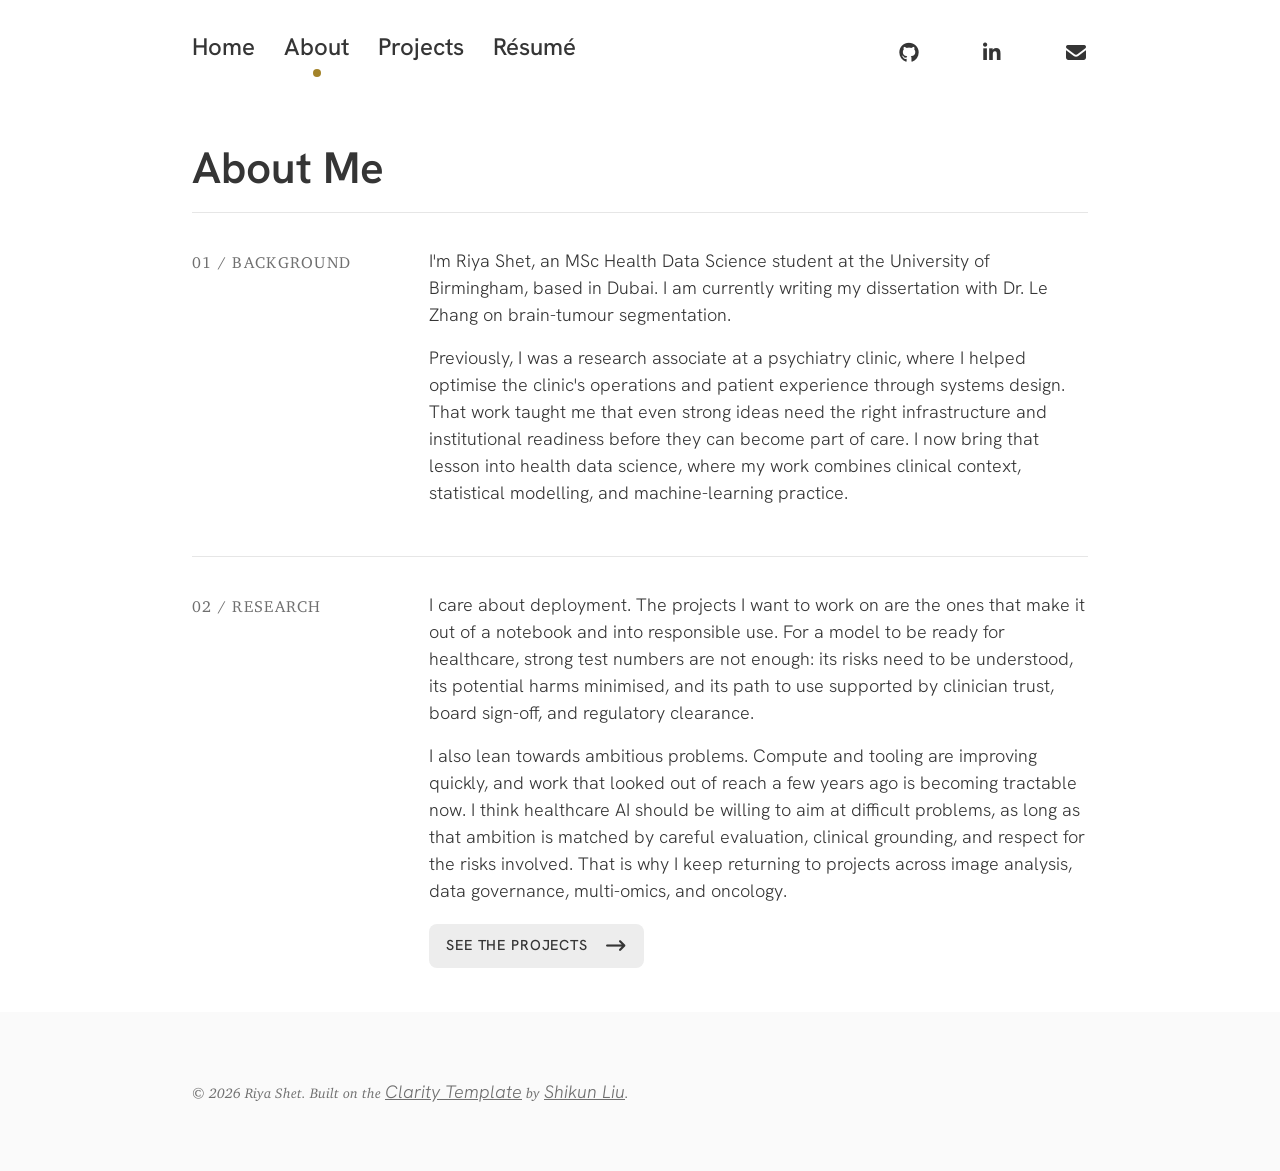
==== about.html @ f9fe6e4c "Publish Clarity site rebuild: new pages, project write-ups, grouped Projects hierarchy" ====
<!DOCTYPE html>
<html lang="en-GB">
<head>
    <meta charset="UTF-8">
    <meta name="viewport" content="width=device-width, initial-scale=1.0">
    <meta name="description" content="About Riya Shet - health data scientist working on clinical ML, multi-omics, and explainable AI.">
    <title>About - Riya Shet</title>
    <link rel="stylesheet" type="text/css" media="all" href="assets/stylesheets/main_free.css" />
    <link rel="stylesheet" type="text/css" media="all" href="clarity/clarity.css" />
    <link href="assets/fontawesome-free-7.2.0-web/css/all.min.css" rel="stylesheet">
    <link rel="stylesheet" type="text/css" media="all" href="assets/custom.css" />
</head>

<body>
    <div class="nav-bar">
        <div class="container">
            <div class="nav-container">
                <div class="menu">
                    <a href="index.html">Home</a>
                    <a class="active" href="about.html">About</a>
                    <a href="projects.html">Projects</a>
                    <a href="resume.html">Résumé</a>
                    <div class="menu-dot"></div>
                </div>
                <div class="social">
                    <div class="icon"><a class="fa-brands fa-github" href="https://github.com/riyashet-hds" target="_blank" aria-label="GitHub"></a></div>
                    <div class="icon"><a class="fa-brands fa-linkedin-in" href="https://www.linkedin.com/in/riyashet" target="_blank" aria-label="LinkedIn"></a></div>
                    <div class="icon"><a class="fa-solid fa-envelope" href="mailto:riyashet.psy@gmail.com" aria-label="Email"></a></div>
                </div>
            </div>
        </div>
    </div>

    <div class="container">
        <div class="page-head">
            <h1 class="title">About Me</h1>
        </div>

        <div class="about-row">
            <div class="label">01 / Background</div>
            <div class="body">
                <p>
                    I'm Riya Shet, an MSc Health Data Science student at the University of Birmingham,
                    based in Dubai. I am currently writing my dissertation with Dr. Le Zhang on
                    brain-tumour segmentation.
                </p>
                <p>
                    Previously, I was a research associate at a psychiatry clinic, where I helped optimise
                    the clinic's operations and patient experience through systems design. That work taught
                    me that even strong ideas need the right infrastructure and institutional readiness before
                    they can become part of care. I now bring that lesson into health data science, where my
                    work combines clinical context, statistical modelling, and machine-learning practice.
                </p>
            </div>
        </div>

        <div class="about-row">
            <div class="label">02 / Research</div>
            <div class="body">
                <p>
                    I care about deployment. The projects I want to work on are the ones that make it out of
                    a notebook and into responsible use. For a model to be ready for healthcare, strong
                    test numbers are not enough: its risks need to be understood, its potential harms
                    minimised, and its path to use supported by clinician trust, board sign-off, and
                    regulatory clearance.
                </p>
                <p>
                    I also lean towards ambitious problems. Compute and tooling are improving quickly, and
                    work that looked out of reach a few years ago is becoming tractable now. I think
                    healthcare AI should be willing to aim at difficult problems, as long as that ambition is
                    matched by careful evaluation, clinical grounding, and respect for the risks involved.
                    That is why I keep returning to projects across image analysis, data governance,
                    multi-omics, and oncology.
                </p>
                <div style="margin-top: 20px;">
                    <a href="projects.html" class="button icon">See the projects <i class="fa-solid fa-arrow-right-long"></i></a>
                </div>
            </div>
        </div>
    </div>

    <footer>
        <div class="container">
            <p>
                &copy; 2026 Riya Shet. Built on the
                <a href="https://shikun.io/projects/clarity" target="_blank">Clarity Template</a>
                by <a href="https://shikun.io/" target="_blank">Shikun Liu</a>.
            </p>
        </div>
    </footer>

    <script src="assets/scripts/site.js"></script>
</body>
</html>
---- assets/stylesheets/main_free.css ----
@import url("https://fonts.googleapis.com/css2?family=Fira+Code:wght@400;500;600;700&display=swap");
@import url("https://fonts.googleapis.com/css2?family=Poppins:ital,wght@0,100;0,200;0,300;0,400;0,500;0,600;0,700;0,800;0,900;1,100;1,200;1,300;1,400;1,500;1,600;1,700;1,800;1,900&display=swap");
@font-face {
  font-family: "Charter";
  font-style: normal;
  font-weight: normal;
  src: url("../fonts/Charter/charter_regular.woff2") format("woff2");
}
@font-face {
  font-family: "Charter";
  font-style: italic;
  font-weight: normal;
  src: url("../fonts/Charter/charter_italic.woff2") format("woff2");
}
@font-face {
  font-family: "Charter";
  font-style: normal;
  font-weight: bold;
  src: url("../fonts/Charter/charter_bold.woff2") format("woff2");
}
@font-face {
  font-family: "Charter";
  font-style: italic;
  font-weight: bold;
  src: url("../fonts/Charter/charter_bold_italic.woff2") format("woff2");
}
a, abbr, acronym, address, applet, article, aside, audio, b, big, blockquote, body, canvas, caption, center, cite, code, dd, del, details, dfn, div, dl, dt, em, fieldset, figcaption, figure, footer, form, h1, h2, h3, h4, h5, h6, header, hgroup, html, i, iframe, img, ins, kbd, label, legend, li, mark, menu, nav, object, ol, p, pre, q, s, samp, section, small, span, strike, strong, sub, summary, sup, table, tbody, td, tfoot, th, thead, time, tr, tt, u, ul, var, video {
  margin: 0;
  padding: 0;
  border: 0;
  outline: 0;
  font: inherit;
  vertical-align: baseline;
}

article, aside, details, figcaption, figure, footer, header, hgroup, menu, nav, section {
  display: block;
}

body {
  background-color: white;
  display: flex;
  flex-direction: column;
  min-height: 100vh;
}

h1, h2, h3, h4, h5, h6, p, a, code, pre, ol, ul, li {
  color: #353535;
  line-height: 1.6;
  font-weight: 300;
  font-size: 18px;
  font-family: "Poppins", serif;
}

a {
  text-underline-offset: 1px;
  color: inherit;
  font-family: inherit;
  font-size: inherit;
  font-weight: inherit;
}
a:hover {
  color: inherit;
}

b {
  font-weight: 600;
}

em {
  font-style: italic;
}

sub {
  font-weight: inherit;
  font-size: 0.65em;
  position: relative;
  top: 0.3em;
}

sup {
  font-weight: inherit;
  font-size: 0.65em;
  position: relative;
  top: -0.5em;
}

hr {
  border: 0;
  height: 0;
  border-top: 1px solid rgb(0, 0, 0);
  border-bottom: 1px solid rgba(255, 255, 255, 0.1);
}
hr.hard {
  border-top: 1px solid rgba(0, 0, 0, 0.5);
}
hr.soft {
  border-top: 1px solid rgba(0, 0, 0, 0.1);
}

img {
  width: 100%;
  margin: 0 auto;
  display: block;
}

video {
  width: 100%;
  margin: 0 auto;
  display: block;
}

svg {
  width: 100%;
}

.container {
  padding-right: calc(6vw - (100vw - 100%));
  padding-left: 6vw;
  flex: 1;
}

::-moz-selection {
  color: white;
  background: #353535;
}

::selection {
  color: white;
  background: #353535;
}

@media screen and (max-width: 769px) {
  a, p, td, th, tr, code, pre, ol, ul, li, div {
    font-size: 15px;
  }
  h1 {
    font-size: 24px;
    line-height: 1.2;
    padding: 1.5vh 0;
    font-weight: 700;
  }
  h1.title {
    font-weight: 500;
    font-size: 26px;
  }
  h2 {
    line-height: 1.2;
    padding: 1.5vh 0;
    font-weight: 700;
    font-size: 18px;
  }
  h3 {
    font-weight: 700;
    line-height: 1.2;
    padding: 1.5vh 0;
    font-size: 17px;
  }
}
@media screen and (min-width: 769px) {
  .container {
    padding-right: calc(8.5vw - (100vw - 100%));
    padding-left: 8.5vw;
  }
  a, p, td, th, tr, code, pre, ol, ul, li, div {
    font-size: 16px;
  }
  h1 {
    font-size: 24px;
    line-height: 1.2;
    padding: 2vh 0;
    font-weight: 700;
  }
  h1.title {
    padding: 0 0 1vh;
    font-weight: 500;
    font-size: 26px;
  }
  h2 {
    line-height: 1.2;
    padding: 2vh 0;
    font-weight: 700;
    font-size: 18px;
  }
  h3 {
    font-weight: 700;
    line-height: 1.2;
    padding: 2vh 0;
    font-size: 17px;
  }
}
@media screen and (min-width: 992px) {
  .container {
    padding-right: calc(12vw - (100vw - 100%));
    padding-left: 12vw;
  }
  a, p, td, th, tr, code, pre, ol, ul, li, div {
    font-size: 16px;
  }
  h1 {
    font-size: 24px;
    line-height: 1.2;
    padding: 1vh 0;
    font-weight: 700;
  }
  h1.title {
    padding: 0 0 1vh;
    font-weight: 500;
    font-size: 26px;
  }
  h2 {
    line-height: 1.2;
    padding: 1vh 0;
    font-weight: 700;
    font-size: 18px;
  }
  h3 {
    font-weight: 700;
    line-height: 1.2;
    padding: 1vh 0;
    font-size: 17px;
  }
}
@media screen and (min-width: 1200px) {
  .container {
    padding-right: calc(15vw - (100vw - 100%));
    padding-left: 15vw;
  }
  a, p, td, th, tr, code, pre, ol, ul, li, div {
    font-size: 17px;
  }
  h1 {
    font-size: 30px;
    line-height: 1.2;
    padding: 1vh 0;
    font-weight: 700;
  }
  h1.title {
    padding: 0 0 1vh;
    font-weight: 500;
    font-size: 30px;
  }
  h2 {
    line-height: 1.2;
    padding: 1vh 0;
    font-weight: 700;
    font-size: 24px;
  }
  h3 {
    font-weight: 700;
    line-height: 1.2;
    padding: 1vh 0;
    font-size: 18px;
  }
}
@media screen and (min-width: 1600px) {
  .container {
    padding-right: calc(18vw - (100vw - 100%));
    padding-left: 18vw;
  }
  a, p, td, th, tr, code, pre, ol, ul, li, div {
    font-size: 18px;
  }
  h1 {
    font-size: 30px;
    line-height: 1.2;
    padding: 1.75vh 0;
    font-weight: 700;
  }
  h1.title {
    padding: 0 0 1vh;
    font-weight: 500;
    font-size: 36px;
  }
  h2 {
    line-height: 1.2;
    padding: 1.5vh 0;
    font-weight: 700;
    font-size: 24px;
  }
  h3 {
    font-weight: 700;
    line-height: 1.2;
    padding: 1.5vh 0;
    font-size: 18px;
  }
}
@media screen and (min-width: 2000px) {
  .container {
    padding-right: calc(22vw - (100vw - 100%));
    padding-left: 22vw;
  }
  a, p, td, th, tr, code, pre, ol, ul, li, div {
    font-size: 18px;
  }
  h1 {
    font-size: 30px;
    line-height: 1.2;
    padding: 1.75vh 0;
    font-weight: 700;
  }
  h1.title {
    padding: 0 0 1vh;
    font-weight: 500;
    font-size: 36px;
  }
  h2 {
    line-height: 1.2;
    padding: 1.5vh 0;
    font-weight: 700;
    font-size: 24px;
  }
  h3 {
    font-weight: 700;
    line-height: 1.2;
    padding: 1.5vh 0;
    font-size: 18px;
  }
}
@media screen and (min-width: 2400px) {
  .container {
    padding-right: calc(24vw - (100vw - 100%));
    padding-left: 24vw;
  }
  a, p, td, th, tr, code, pre, ol, ul, li, div {
    font-size: 20px;
  }
  h1 {
    font-size: 30px;
    line-height: 1.2;
    padding: 1.75vh 0;
    font-weight: 700;
  }
  h1.title {
    padding: 0 0 1vh;
    font-weight: 500;
    font-size: 36px;
  }
  h2 {
    line-height: 1.2;
    padding: 1.5vh 0;
    font-weight: 700;
    font-size: 24px;
  }
  h3 {
    font-weight: 700;
    line-height: 1.2;
    padding: 1.5vh 0;
    font-size: 20px;
  }
}
@media screen and (min-width: 3200px) {
  .container {
    padding-right: calc(32vw - (100vw - 100%));
    padding-left: 28vw;
  }
}
footer {
  padding: 3vh 0px;
  background-color: #fafafa;
}
footer span {
  padding: 0 1px;
  font-size: 0.85em;
}
footer p {
  font-style: italic;
}

@media screen and (min-width: 992px) {
  footer {
    padding: 3vh 0px;
    background-color: #fafafa;
  }
}
@media screen and (min-width: 1200px) {
  footer {
    padding: 4vh 0px;
    background-color: #fafafa;
  }
}
@media screen and (min-width: 1600px) {
  footer {
    padding: 5vh 0px;
  }
}
/* ======================== Blog ===================== */
div.container.blog#first-content {
  padding-top: 2vh;
  background-color: #f6f6f6;
}
div.container.blog#first-content div.blog-title {
  display: grid;
  grid-template-columns: 1fr;
  grid-row: 50vh;
}
div.container.blog#first-content div.blog-title.white * {
  color: white;
}
div.container.blog#first-content div.blog-title.white *::-moz-selection {
  color: #353535 !important;
  background: white !important;
}
div.container.blog#first-content div.blog-title.white *::selection {
  color: #353535 !important;
  background: white !important;
}
div.container.blog#first-content div.blog-title.white * .link * {
  color: #f4f3ef !important;
}
div.container.blog#first-content div.blog-title.white * .info p {
  color: #f4f3ef !important;
}
div.container.blog#first-content div.blog-title .blog-intro {
  display: flex;
  flex-direction: column;
  justify-content: space-between;
  padding: 2vh 0;
}
div.container.blog#first-content div.blog-title .blog-intro p.author {
  padding: 4px 0;
  font-weight: 500;
  font-style: italic;
  line-height: 1.2;
}
div.container.blog#first-content div.blog-title .blog-intro p.abstract {
  font-family: "Poppins";
  font-weight: 400;
  padding: 1vh 0;
}
div.container.blog#first-content div.blog-title .blog-intro .info p {
  padding: 10px 0 0 0;
  letter-spacing: 1px;
  text-transform: uppercase;
  color: #353535;
  font-weight: 600;
  font-size: 0.95em;
}
div.container.blog#first-content div.blog-title .blog-cover {
  position: relative;
  display: flex;
  align-items: center;
  justify-content: flex-end;
  padding: 2vh 0;
}
div.container.blog#first-content div.blog-title .blog-cover img.foreground {
  position: relative;
  z-index: 2;
  padding: 0 !important;
}
div.container.blog#first-content div.blog-title .blog-cover img.background {
  position: absolute;
  z-index: 1;
  filter: blur(24px);
  padding: 0 !important;
}

div.container.blog p.text {
  padding: 1.5vh 0;
  font-family: "Charter", sans-serif;
}
div.container.blog p.text:last-child {
  padding-bottom: 0;
}
div.container.blog ul, div.container.blog ol {
  font-family: inherit;
  font-style: inherit;
  font-weight: inherit;
  padding: 0;
}
div.container.blog ul li p.text, div.container.blog ol li p.text {
  padding: 0vh 0 1.5vh 0 !important;
}
div.container.blog p.caption {
  padding: 1vh 0;
  font-weight: 500;
  line-height: 1.2;
  font-size: 90%;
}
div.container.blog p.caption b {
  font-weight: 700 !important;
}
div.container.blog p.caption a {
  font-size: inherit;
  color: inherit;
}
div.container.blog p.caption.inline {
  padding: 1.5vh 0 !important;
  font-style: italic;
}
div.container.blog p.caption.inline.center {
  text-align: center;
}
div.container.blog p.caption.comment {
  padding: 0 2vw 1vh;
}
div.container.blog p.caption.selection {
  line-height: 1;
}
div.container.blog img {
  padding-bottom: 1vh;
}
div.container.blog.first {
  margin-top: 1.5vh;
}
div.container.blog.main {
  padding: 0.5vh 6vw;
}
div.container.blog.main.comment .content-comment {
  display: none;
}
div.container.blog.main.inline {
  padding-top: 0;
  padding-bottom: 1vh;
}
div.container.blog.large {
  padding: 0.5vh 6vw;
}
div.container.blog.large.inline {
  padding-top: 0;
  padding-bottom: 1vh;
}
div.container.blog.extra-large {
  padding: 0.5vh 6vw;
}
div.container.blog.extra-large.inline {
  padding-top: 0;
  padding-bottom: 1vh;
}
div.container.blog.extra-extra-large {
  padding: 0.5vh 6vw;
}
div.container.blog.extra-extra-large.inline {
  padding-top: 0;
  padding-bottom: 1vh;
}
div.container.blog.max {
  padding: 0.5vh 0vw;
}
div.container.blog.max.inline {
  padding-top: 0;
  padding-bottom: 1vh;
}
div.container.blog.gray {
  background-color: #f6f6f6;
}
div.container.blog.gray p.caption {
  padding-bottom: 0;
}
div.container.blog.gray-linear {
  background: linear-gradient(to bottom, #f6f6f6 0%, white 10%, white 90%, #f6f6f6 100%);
}
div.container.blog.gray-linear p.caption {
  padding-bottom: 0;
}

@media screen and (min-width: 769px) {
  div.container.blog#first-content {
    padding-top: 3vh;
  }
  div.container.blog#first-content div.blog-title {
    grid-template-columns: 1fr 1fr;
    -moz-column-gap: 2vw;
         column-gap: 2vw;
  }
  div.container.blog#first-content div.blog-title .blog-cover {
    margin: 0 0 0 auto;
    width: 90%;
    padding: 3vh 0;
  }
  div.container.blog#first-content div.blog-title .blog-intro {
    display: flex;
    flex-direction: column;
    justify-content: space-between;
    padding: 3vh 0;
  }
  div.container.blog#first-content div.blog-title.no-cover {
    grid-template-columns: 1fr;
  }
  div.container.blog#first-content div.blog-title.no-cover .blog-intro {
    padding: 6vh 6vw;
  }
  div.container.blog#first-content div.blog-title.no-cover h1 {
    padding: 0 2%;
    text-align: center;
  }
  div.container.blog#first-content div.blog-title.no-cover p.author {
    padding: 10px 2%;
    text-align: center;
  }
  div.container.blog#first-content div.blog-title.no-cover .info {
    display: flex;
    justify-content: space-around;
  }
  div.container.blog.first {
    margin-top: 2vh;
  }
  div.container.blog.main {
    padding: 1vh 15vw;
  }
  div.container.blog.main.comment {
    padding-left: 15vw;
    padding-right: 0vw;
    display: grid;
    grid-template-columns: 70vw 13vw;
  }
  div.container.blog.main.comment .content-comment {
    display: none;
  }
  div.container.blog.large {
    padding: 1vh 10vw;
  }
  div.container.blog.extra-large {
    padding: 1vh 8vw;
  }
  div.container.blog.extra-extra-large {
    padding: 1vh 8vw;
  }
}
@media screen and (min-width: 992px) {
  div.container.blog#first-content {
    padding-top: 4vh;
  }
  div.container.blog#first-content div.blog-title {
    grid-template-columns: 1fr 1fr;
    grid-row: 75vh;
    -moz-column-gap: 3vw;
         column-gap: 3vw;
  }
  div.container.blog#first-content div.blog-title .blog-intro {
    display: flex;
    flex-direction: column;
    justify-content: space-between;
    padding: 3vh 0;
  }
  div.container.blog#first-content div.blog-title.no-cover {
    grid-template-columns: 1fr;
  }
  div.container.blog#first-content div.blog-title.no-cover .blog-intro {
    padding: 6vh 7.5vw;
  }
  div.container.blog#first-content div.blog-title .blog-cover {
    padding: 3vh 0;
  }
  div.container.blog.first {
    margin-top: 3vh;
  }
  div.container.blog.main {
    padding: 1.5vh 20vw;
  }
  div.container.blog.main.comment {
    padding-left: 20vw;
    padding-right: 0vw;
    display: grid;
    grid-template-columns: 60vw 18vw;
  }
  div.container.blog.main.comment .content-comment {
    display: none;
  }
  div.container.blog.large {
    padding: 1.5vh 15vw;
  }
  div.container.blog.extra-large {
    padding: 1.5vh 8.5vw;
  }
  div.container.blog.extra-extra-large {
    padding: 1.5vh 8.5vw;
  }
}
@media screen and (min-width: 1200px) {
  div.container.blog#first-content {
    padding-top: 6vh;
  }
  div.container.blog#first-content div.blog-title {
    grid-template-columns: 1fr 1fr;
    grid-row: 75vh;
    -moz-column-gap: 4vw;
         column-gap: 4vw;
  }
  div.container.blog#first-content div.blog-title .blog-intro {
    padding: 5vh 0;
  }
  div.container.blog#first-content div.blog-title .blog-intro p {
    padding: 1.5vh 0;
  }
  div.container.blog#first-content div.blog-title.no-cover {
    grid-template-columns: 1fr;
  }
  div.container.blog#first-content div.blog-title.no-cover .blog-intro {
    padding: 6vh 9vw;
  }
  div.container.blog#first-content div.blog-title .blog-cover {
    padding: 5vh 0;
  }
  div.container.blog.first {
    margin-top: 4vh;
  }
  div.container.blog.main {
    padding: 2vh 24vw;
  }
  div.container.blog.main.comment {
    padding-left: 24vw;
    padding-right: 0vw;
    display: grid;
    grid-template-columns: 60vw 18vw;
  }
  div.container.blog.main.comment .content-comment {
    display: block;
  }
  div.container.blog.large {
    padding: 2vh 16vw;
  }
  div.container.blog.extra-large {
    padding: 2vh 12vw;
  }
  div.container.blog.extra-extra-large {
    padding: 2vh 12vw;
  }
}
@media screen and (min-width: 1600px) {
  div.container.blog#first-content div.blog-title {
    grid-template-columns: 1fr 1fr;
    grid-row: 75vh;
    -moz-column-gap: 4vw;
         column-gap: 4vw;
  }
  div.container.blog#first-content div.blog-title .blog-intro {
    padding: 5vh 0;
  }
  div.container.blog#first-content div.blog-title .blog-intro p {
    padding: 1.5vh 0;
  }
  div.container.blog#first-content div.blog-title.no-cover {
    grid-template-columns: 1fr;
  }
  div.container.blog#first-content div.blog-title.no-cover .blog-intro {
    padding: 6vh 9vw;
  }
  div.container.blog#first-content div.blog-title .blog-cover {
    padding: 5vh 0;
  }
  div.container.blog.first {
    margin-top: 5vh;
  }
  div.container.blog.main {
    padding: 2vh 27vw;
  }
  div.container.blog.main.comment {
    padding-left: 27vw;
    padding-right: 0vw;
    display: grid;
    grid-template-columns: 50vw 23vw;
  }
  div.container.blog.large {
    padding: 2vh 22vw;
  }
  div.container.blog.extra-large {
    padding: 2vh 18vw;
  }
  div.container.blog.extra-extra-large {
    padding: 2vh 14vw;
  }
}
@media screen and (min-width: 2000px) {
  div.container.blog#first-content div.blog-title {
    grid-template-columns: 1fr 1fr;
    grid-row: 65vh;
    -moz-column-gap: 5vw;
         column-gap: 5vw;
  }
  div.container.blog#first-content div.blog-title .blog-intro {
    padding: 5vh 0;
  }
  div.container.blog#first-content div.blog-title .blog-intro p {
    padding: 1.5vh 0;
  }
  div.container.blog#first-content div.blog-title.no-cover {
    grid-template-columns: 1fr;
  }
  div.container.blog#first-content div.blog-title.no-cover .blog-intro {
    padding: 6vh 8vw;
  }
  div.container.blog#first-content div.blog-title .blog-cover {
    padding: 5vh 0;
  }
  div.container.blog.first {
    margin-top: 5vh;
  }
  div.container.blog.main {
    padding: 2vh 30vw;
  }
  div.container.blog.main.comment {
    padding-left: 30vw;
    padding-right: 0vw;
    display: grid;
    grid-template-columns: 50vw 23vw;
  }
  div.container.blog.large {
    padding: 2vh 26vw;
  }
  div.container.blog.extra-large {
    padding: 2vh 22vw;
  }
  div.container.blog.extra-extra-large {
    padding: 2vh 16vw;
  }
}
@media screen and (min-width: 2400px) {
  div.container.blog#first-content div.blog-title {
    grid-template-columns: 1fr 1fr;
    grid-row: 65vh;
    -moz-column-gap: 6vw;
         column-gap: 6vw;
  }
  div.container.blog#first-content div.blog-title .blog-intro {
    padding: 5vh 0;
  }
  div.container.blog#first-content div.blog-title .blog-intro p {
    padding: 1.5vh 0;
  }
  div.container.blog#first-content div.blog-title.no-cover {
    grid-template-columns: 1fr;
  }
  div.container.blog#first-content div.blog-title.no-cover .blog-intro {
    padding: 6vh 8vw;
  }
  div.container.blog#first-content div.blog-title .blog-cover {
    padding: 5vh 0;
  }
  div.container.blog.first {
    margin-top: 5vh;
  }
  div.container.blog.main {
    padding: 2vh 32vw;
  }
  div.container.blog.main.comment {
    padding-left: 32vw;
    padding-right: 0vw;
    display: grid;
    grid-template-columns: 50vw 23vw;
  }
  div.container.blog.large {
    padding: 2vh 28vw;
  }
  div.container.blog.extra-large {
    padding: 2vh 24vw;
  }
  div.container.blog.extra-extra-large {
    padding: 2vh 18vw;
  }
}
@media screen and (min-width: 3200px) {
  div.container.blog#first-content div.blog-title {
    grid-template-columns: 1fr 1fr;
    grid-row: 75vh;
    -moz-column-gap: 7vw;
         column-gap: 7vw;
  }
  div.container.blog#first-content div.blog-title .blog-intro {
    padding: 5vh 0;
  }
  div.container.blog#first-content div.blog-title .blog-intro p {
    padding: 1.5vh 0;
  }
  div.container.blog#first-content div.blog-title.no-cover {
    grid-template-columns: 1fr;
  }
  div.container.blog#first-content div.blog-title.no-cover .blog-intro {
    padding: 6vh 10vw;
  }
  div.container.blog#first-content div.blog-title .blog-cover {
    padding: 5vh 0;
  }
  div.container.blog.first {
    margin-top: 5vh;
  }
  div.container.blog.main {
    padding: 2vh 38vw;
  }
  div.container.blog.main.comment {
    padding-left: 38vw;
    padding-right: 0vw;
    display: grid;
    grid-template-columns: 50vw 23vw;
  }
  div.container.blog.large {
    padding: 2vh 32vw;
  }
  div.container.blog.extra-large {
    padding: 2vh 28vw;
  }
  div.container.blog.extra-extra-large {
    padding: 2vh 22vw;
  }
}
/* ======================== Button ===================== */
input[type=submit], input[type=reset], input[type=button],
button, .button {
  background-color: #ececec;
  border-radius: 10px;
  padding: 0.75em 1em;
  margin-bottom: 10px;
  color: #353535;
  cursor: pointer;
  display: inline-flex;
  align-items: center;
  justify-content: center;
  font-size: 0.7em;
  font-weight: 700;
  font-family: "Poppins", sans-serif;
  letter-spacing: 0.075em;
  text-decoration: none;
  text-transform: uppercase;
  -webkit-user-select: none;
     -moz-user-select: none;
          user-select: none;
}
input[type=submit]:hover, input[type=reset]:hover, input[type=button]:hover,
button:hover, .button:hover {
  background-color: #ececec;
  opacity: 0.8;
  color: #353535;
}
input[type=submit]:active, input[type=reset]:active, input[type=button]:active,
button:active, .button:active {
  opacity: 0.5;
  background-color: #ececec;
  color: #353535;
}
input[type=submit].icon i, input[type=reset].icon i, input[type=button].icon i,
button.icon i, .button.icon i {
  font-size: 1.2em;
  padding-left: 0.5em;
  padding-bottom: 1px;
}
input[type=submit].project, input[type=reset].project, input[type=button].project,
button.project, .button.project {
  text-transform: none;
  letter-spacing: 0;
  font-weight: 600;
  height: 0.75em;
  padding: 0.6em;
  font-size: 1em;
  color: #353535;
}
input[type=submit].project.white, input[type=reset].project.white, input[type=button].project.white,
button.project.white, .button.project.white {
  color: #f4f3ef;
}

@media screen and (max-width: 992px) {
  input[type=submit], input[type=reset], input[type=button],
  button, .button {
    font-size: 0.6em;
  }
  input[type=submit].icon i, input[type=reset].icon i, input[type=button].icon i,
  button.icon i, .button.icon i {
    font-size: 1.2em;
  }
}
/* ======================== Slide Menu ===================== */
.slide-menu {
  display: table;
  margin: 0 auto;
  padding-bottom: 2vh;
}
.slide-menu .dots {
  margin-bottom: -10px;
  -webkit-user-select: none;
     -moz-user-select: none;
          user-select: none;
}
.slide-menu .dots .dot {
  position: relative;
  -webkit-appearance: none;
     -moz-appearance: none;
          appearance: none;
  display: inline-block;
  background-color: #c6c6c6;
  cursor: pointer;
  width: 10px;
  height: 10px;
  border-radius: 50%;
  margin: 15px;
  transition: all 0.2s ease-in-out;
}
.slide-menu .dots .dot:after {
  content: "";
  position: absolute;
  left: -15px;
  top: -15px;
  width: 40px;
  height: 40px;
  border-radius: 50%;
}
.slide-menu .dots .dot:hover {
  transform: scale(1.4);
}
.slide-menu .dots .dot.active {
  background-color: #E2a3a3;
  transform: scale(1.4);
}

/* ======================== Table ===================== */
.table-wrapper {
  overflow: scroll;
  scrollbar-width: none; /* Firefox */
  -ms-overflow-style: none; /* Internet Explorer 10+ */
  padding-bottom: 1vh;
}

.table-wrapper::-webkit-scrollbar { /* WebKit */
  width: 0;
  height: 0;
}

table {
  margin: 0.5vh 0;
  width: 100%;
  font-family: "Poppins", sans-serif;
}
table a {
  font-size: inherit;
}
table th, table td {
  font-size: 85%;
}
table th b, table td b {
  font-weight: 900;
}
table thead {
  font-weight: 700;
}
table tbody tr {
  border: solid 1px #404041;
  border-left: 0;
  border-right: 0;
}
table tbody tr:nth-child(2n+1) {
  background-color: #ececec;
}
table tbody tr:first-child {
  border-top: solid 2px white;
}
table tbody tr:last-child {
  border-bottom: solid 2px white;
}
table tbody tr td.gray {
  background-color: #ececec !important;
}
table tbody tr td.nogray {
  background-color: #f6f6f6 !important;
}
table tbody.center td {
  text-align: center;
}
table thead.center th {
  text-align: center;
}
table td {
  color: #353535;
  padding: 0.5em 0.5em;
}
table th {
  color: #666667;
  padding: 0 0.5em 0.25em 0.5em;
  text-align: left;
}
table tfoot {
  border-top: solid 2px white;
}
table.alt {
  border-collapse: separate;
}
table.alt tbody tr td {
  border: solid 1px white;
  border-left-width: 0;
  border-top-width: 0;
}
table.alt tbody tr td:first-child {
  border-left-width: 1px;
}
table.alt tbody tr:first-child td {
  border-top-width: 1px;
}
table.alt thead {
  border-bottom: 0;
}
table.alt tfoot {
  border-top: 0;
}

/* ======================== Code ===================== */
code {
  background-color: rgba(230, 235, 237, 0.25);
  border-radius: 10px;
  border: solid 1px #c6c6c6;
  font-family: "Fira Code", monospace;
  margin: 0 0.25em;
  padding: 0.25em 0.65em;
  color: #666667;
  font-size: 75% !important;
}

pre {
  font-family: "Fira Code", monospace;
  position: relative;
}

pre code {
  background-color: #fafafa !important;
  display: block;
  padding: 1.5vh 1.5vw !important;
  overflow-x: auto;
}

.code-copy-btn {
  position: absolute;
  top: 10px;
  right: 12px;
  background-color: #ececec;
  border-radius: 8px;
  padding: 0.75em 0.5em;
  color: #353535;
  cursor: pointer;
  display: inline-flex;
  align-items: center;
  justify-content: center;
  font-size: 0.7em;
  font-weight: 700;
  font-family: "Poppins", sans-serif;
  letter-spacing: 0.075em;
  text-decoration: none;
  text-transform: uppercase;
  -webkit-user-select: none;
     -moz-user-select: none;
          user-select: none;
  border: none;
  z-index: 10;
  gap: 0;
}
.code-copy-btn:hover {
  background-color: #ececec;
  opacity: 0.8;
  color: #353535;
}
.code-copy-btn:active {
  opacity: 0.5;
  background-color: #ececec;
  color: #353535;
}
.code-copy-btn.copied {
  padding: 0.75em 0.7em;
}
.code-copy-btn.copied .copy-text {
  max-width: 6em;
  opacity: 1;
  margin-left: 0.35em;
}
.code-copy-btn.copied i {
  padding-right: 0em;
  padding-left: 0em;
}
.code-copy-btn i {
  font-size: 1em;
  padding: 0 0.3em 1px 0.3em;
  display: inline-block;
  line-height: 1;
}
.code-copy-btn .copy-text {
  display: inline-block;
  max-width: 0;
  opacity: 0;
  overflow: hidden;
  white-space: nowrap;
  margin-left: 0;
  font-size: 0.9em;
  font-weight: 500;
  line-height: 1;
  text-indent: 0;
  transition: max-width 0.4s ease, opacity 0.4s ease, margin-left 0.4s ease;
}

/* ======================== Selection ===================== */
select {
  border-color: transparent;
  border-radius: 5px;
  padding: 5px 3px;
  background-color: #ececec;
  display: inline;
  line-height: inherit;
  font-size: inherit;
  font-style: inherit;
  font-weight: inherit;
  font-family: inherit;
  color: inherit;
  border: 0;
  outline: none;
  margin: inherit;
  height: 30px;
  text-underline-offset: 1px;
  width: inherit;
}
select option {
  white-space: nowrap;
  overflow: hidden;
}
select:hover {
  cursor: pointer;
}
select:after {
  content: "";
  position: absolute;
  right: 10px;
  top: 3px;
  width: 0;
  height: 0;
  border-left: 10px solid transparent;
  border-right: 10px solid transparent;
  border-top: 10px solid #333;
}

/* ======================== Slider Display ===================== */
.slider-container {
  box-shadow: none;
  outline: none;
  --divider-width: 1px;
  --divider-color: #000;
  --default-handle-width: clamp(10px, 5vw, 40px);
  --default-handle-color: #000;
}
.slider-container.white {
  --divider-color: #fff;
  --default-handle-color: #fff;
}
.slider-container img {
  padding: 0 !important;
}

.before, .after {
  margin: 0;
}

.before figcaption {
  left: 8px;
}

.after figcaption {
  right: 8px;
}

.before figcaption,
.after figcaption {
  font-size: 90%;
  font-family: "Poppins";
  background: transparent;
  color: #353535;
  padding: 8px;
  position: absolute;
  top: 99%;
  transform: translateY(-100%);
  line-height: 100%;
}
.before figcaption.white,
.after figcaption.white {
  color: #f4f3ef;
}

/* ======================== Video Control ===================== */
.video-control {
  display: flex;
  justify-content: center;
  padding: 5px 0;
  gap: 10px;
}

.video-speed {
  opacity: 0;
}
.video-speed.fade-in-out {
  animation: fadeInOut 1.4s linear forwards;
}

.video-caption {
  padding-top: 20px;
  display: flex;
  justify-content: space-between;
}

@keyframes fadeInOut {
  0% {
    opacity: 0;
  }
  50% {
    opacity: 1;
  }
  100% {
    opacity: 0;
  }
}
/* ======================== Slide Show Control ===================== */
.slideshow .navigation {
  display: flex;
  justify-content: center;
  padding: 20px 0;
  gap: 10px;
}

.slideshow .slider {
  position: relative;
  width: 100%;
  height: 440px;
  padding-bottom: 20px;
  overflow: hidden;
}
.slideshow .slider:hover {
  cursor: pointer;
}
.slideshow .slider .slider-item {
  width: 400px;
  height: auto;
  position: absolute;
  top: 0;
  left: 0;
  transition-timing-function: cubic-bezier(0.4, 0, 0.2, 1);
  overflow: hidden;
  padding-left: 40px;
}
.slideshow .slider .slider-item video {
  display: block;
  padding-bottom: 40px;
}

h1, h2, h3, h4, h5, h6, p, a, code, pre, ol, ul, li {
  line-height: 1.5;
}

@media screen and (max-width: 769px) {
  a, p, td, th, tr, code, pre, ol, ul, li, div {
    font-size: 15px;
  }
  h1 {
    font-size: 24px;
    line-height: 1.2;
    padding: 1.5vh 0;
    font-weight: 600;
  }
  h1.title {
    font-weight: 400;
    letter-spacing: 0px;
    font-size: 26px;
  }
  h2 {
    line-height: 1.2;
    padding: 1.5vh 0;
    font-weight: 600;
    font-size: 18px;
  }
  h3 {
    font-weight: 600;
    line-height: 1.2;
    padding: 1.5vh 0;
    font-size: 17px;
  }
}
@media screen and (min-width: 769px) {
  .container {
    padding-right: calc(8.5vw - (100vw - 100%));
    padding-left: 8.5vw;
  }
  a, p, td, th, tr, code, pre, ol, ul, li, div {
    font-size: 16px;
  }
  h1 {
    font-size: 24px;
    line-height: 1.2;
    padding: 2vh 0;
    font-weight: 600;
  }
  h1.title {
    padding: 0 0 1vh;
    font-weight: 400;
    letter-spacing: 0px;
    font-size: 26px;
  }
  h2 {
    line-height: 1.2;
    padding: 2vh 0;
    font-weight: 600;
    font-size: 18px;
  }
  h3 {
    font-weight: 600;
    line-height: 1.2;
    padding: 2vh 0;
    font-size: 17px;
  }
}
@media screen and (min-width: 992px) {
  .container {
    padding-right: calc(12vw - (100vw - 100%));
    padding-left: 12vw;
  }
  a, p, td, th, tr, code, pre, ol, ul, li, div {
    font-size: 17px;
  }
  h1 {
    font-size: 24px;
    line-height: 1.2;
    padding: 1vh 0;
  }
  h1.title {
    padding: 0 0 1vh;
    font-size: 26px;
  }
  h2 {
    padding: 1vh 0;
    font-size: 18px;
  }
  h3 {
    padding: 1vh 0;
    font-size: 17px;
  }
}
@media screen and (min-width: 1200px) {
  .container {
    padding-right: calc(15vw - (100vw - 100%));
    padding-left: 15vw;
  }
  a, p, td, th, tr, code, pre, ol, ul, li, div {
    font-size: 18px;
  }
  h1 {
    font-size: 26px;
    line-height: 1.2;
    padding: 1vh 0;
  }
  h1.title {
    padding: 0 0 1vh;
    font-size: 30px;
  }
  h2 {
    padding: 1vh 0;
    font-size: 20px;
  }
  h3 {
    padding: 1vh 0;
    font-size: 18px;
  }
}
@media screen and (min-width: 1600px) {
  .container {
    padding-right: calc(18vw - (100vw - 100%));
    padding-left: 18vw;
  }
  a, p, td, th, tr, code, pre, ol, ul, li, div {
    font-size: 20px;
  }
  h1 {
    font-size: 30px;
    line-height: 1.2;
    padding: 1.75vh 0;
  }
  h1.title {
    padding: 0 0 1vh;
    font-size: 36px;
  }
  h2 {
    padding: 1.5vh 0;
    font-size: 22px;
  }
  h3 {
    padding: 1.5vh 0;
    font-size: 20px;
  }
}
@media screen and (min-width: 2000px) {
  .container {
    padding-right: calc(22vw - (100vw - 100%));
    padding-left: 22vw;
  }
  a, p, td, th, tr, code, pre, ol, ul, li, div {
    font-size: 20px;
  }
  h1 {
    font-size: 30px;
    line-height: 1.2;
    padding: 1.75vh 0;
  }
  h1.title {
    padding: 0 0 1vh;
    font-size: 36px;
  }
  h2 {
    padding: 1.5vh 0;
    font-size: 24px;
  }
  h3 {
    padding: 1.5vh 0;
    font-size: 18px;
  }
}
@media screen and (min-width: 2400px) {
  .container {
    padding-right: calc(24vw - (100vw - 100%));
    padding-left: 24vw;
  }
  a, p, td, th, tr, code, pre, ol, ul, li, div {
    font-size: 22px;
  }
  h1 {
    font-size: 30px;
    line-height: 1.2;
    padding: 1.75vh 0;
  }
  h1.title {
    padding: 0 0 1vh;
    font-size: 36px;
  }
  h2 {
    padding: 1.5vh 0;
    font-size: 24px;
  }
  h3 {
    padding: 1.5vh 0;
    font-size: 20px;
  }
}
@media screen and (min-width: 3200px) {
  .container {
    padding-right: calc(32vw - (100vw - 100%));
    padding-left: 28vw;
  }
}
footer p {
  font-family: "Charter";
}

/* ======================== Blog ===================== */
div.container.blog#first-content div.blog-title .blog-intro p.author {
  padding: 4px 0 10px;
  font-family: "Poppins";
  font-style: italic;
  font-weight: 400;
  line-height: 1.2;
  font-size: 85%;
}
div.container.blog#first-content div.blog-title .blog-intro p.abstract {
  font-family: "Poppins";
  font-weight: 400;
  padding: 1vh 0;
  font-size: 85%;
  line-height: 1.6;
}
div.container.blog#first-content div.blog-title .blog-intro .info p {
  text-transform: uppercase;
  color: #353535;
  font-weight: 500;
  font-size: 85%;
}

div.container.blog p.text {
  padding: 1.5vh 0;
  font-family: "Charter", sans-serif;
}
div.container.blog p.text:last-child {
  padding-bottom: 0;
}
div.container.blog ul li p.text, div.container.blog ol li p.text {
  padding: 0vh 0 1vh 0 !important;
}
div.container.blog p.caption {
  padding: 1vh 0;
  font-weight: 400;
  line-height: 1.2;
  letter-spacing: 0px;
  font-size: 70%;
}
div.container.blog p.caption b {
  font-weight: 600 !important;
}

/* ======================== Button ===================== */
input[type=submit], input[type=reset], input[type=button],
button, .button {
  font-size: 0.65em;
  font-weight: 500;
}

/* ======================== Table ===================== */
table th b, table td b {
  font-weight: 500;
}
table thead {
  font-weight: 500;
}

/* ======================== Selection ===================== */
select {
  padding: 2px 2px;
}

/* ======================== Slider Display ===================== */
.before figcaption,
.after figcaption {
  font-size: 70%;
}/*# sourceMappingURL=main_free.css.map */
---- clarity/clarity.css ----
@import url("https://fonts.googleapis.com/css2?family=Fira+Code:wght@400;500;600;700&display=swap");
@import url("https://fonts.googleapis.com/css2?family=Poppins:ital,wght@0,100;0,200;0,300;0,400;0,500;0,600;0,700;0,800;0,900;1,100;1,200;1,300;1,400;1,500;1,600;1,700;1,800;1,900&display=swap");
@font-face {
  font-family: "Charter";
  font-style: normal;
  font-weight: normal;
  src: url("../fonts/Charter/charter_regular.woff2") format("woff2");
}
@font-face {
  font-family: "Charter";
  font-style: italic;
  font-weight: normal;
  src: url("../fonts/Charter/charter_italic.woff2") format("woff2");
}
@font-face {
  font-family: "Charter";
  font-style: normal;
  font-weight: bold;
  src: url("../fonts/Charter/charter_bold.woff2") format("woff2");
}
@font-face {
  font-family: "Charter";
  font-style: italic;
  font-weight: bold;
  src: url("../fonts/Charter/charter_bold_italic.woff2") format("woff2");
}
.columns-12 {
  display: grid;
  -moz-column-gap: 2vw;
       column-gap: 2vw;
  grid-template-columns: repeat(12, 1fr);
}

.columns-10 {
  display: grid;
  -moz-column-gap: 2vw;
       column-gap: 2vw;
  grid-template-columns: repeat(10, 1fr);
}

.columns-8 {
  display: grid;
  -moz-column-gap: 2vw;
       column-gap: 2vw;
  grid-template-columns: repeat(8, 1fr);
}

.columns-6 {
  display: grid;
  -moz-column-gap: 2vw;
       column-gap: 2vw;
  grid-template-columns: repeat(6, 1fr);
}

.columns-5 {
  display: grid;
  -moz-column-gap: 2vw;
       column-gap: 2vw;
  grid-template-columns: repeat(5, 1fr);
}

.columns-4 {
  display: grid;
  -moz-column-gap: 2vw;
       column-gap: 2vw;
  grid-template-columns: repeat(4, 1fr);
}

.columns-3 {
  display: grid;
  -moz-column-gap: 2vw;
       column-gap: 2vw;
  grid-template-columns: repeat(3, 1fr);
}

.columns-2 {
  display: grid;
  -moz-column-gap: 2vw;
       column-gap: 2vw;
  grid-template-columns: repeat(2, 1fr);
}

@media screen and (max-width: 992px) {
  .columns-12 {
    display: grid;
    -moz-column-gap: 2vw;
         column-gap: 2vw;
    grid-template-columns: repeat(6, 1fr);
  }
  .columns-10 {
    display: grid;
    -moz-column-gap: 2vw;
         column-gap: 2vw;
    grid-template-columns: repeat(5, 1fr);
  }
  .columns-8 {
    display: grid;
    -moz-column-gap: 2vw;
         column-gap: 2vw;
    grid-template-columns: repeat(4, 1fr);
  }
  .columns-6 {
    display: grid;
    -moz-column-gap: 2vw;
         column-gap: 2vw;
    grid-template-columns: repeat(3, 1fr);
  }
  .columns-5 {
    display: grid;
    -moz-column-gap: 2vw;
         column-gap: 2vw;
    grid-template-columns: repeat(3, 1fr);
  }
}
@media screen and (max-width: 769px) {
  .columns-12 {
    display: grid;
    -moz-column-gap: 2vw;
         column-gap: 2vw;
    grid-template-columns: repeat(3, 1fr);
  }
  .columns-2 {
    display: grid;
    -moz-column-gap: 2vw;
         column-gap: 2vw;
    grid-template-columns: repeat(1, 1fr);
  }
}/*# sourceMappingURL=clarity.css.map */
---- assets/custom.css ----
/* ===========================================================================
   custom.css — site shell on top of Clarity's main_free.css
   Matches shikun.io as closely as free fonts allow:
   - Hanken Grotesk substitutes the commercial "Athletics"
   - nav: 2fr / 1fr grid, links spread space-between, social pushed right,
     animated .menu-dot (see assets/scripts/site.js)
   - home: two-column intro + portrait
   =========================================================================== */
@import url("https://fonts.googleapis.com/css2?family=Hanken+Grotesk:ital,wght@0,300;0,400;0,500;0,600;0,700;1,300;1,400;1,500;1,600&display=swap");

/* ---- Font override: replace Clarity's Poppins with Hanken Grotesk ---- */
h1, h2, h3, h4, h5, h6, p, a, ol, ul, li, .menu a, .title, .btn, .button {
  font-family: "Hanken Grotesk", sans-serif;
}

:root {
  --ink: #353535;
  --muted: #6f6f6f;
  --accent: #2f7d5d;
  --btn-bg: #ededed;
  --rule: #e6e6e6;
  --navy: #0e1b2a;
}

/* ===================== Top navigation (matches Shikun) ===================== */
.nav-bar { width: 100%; }
.nav-container {
  display: grid;
  grid-template-columns: 2fr 1fr;
  column-gap: 25vw;
  padding: 1.6em 0;
  position: relative;
}
.menu {
  display: flex;
  justify-content: space-between;
  position: relative;
}
.menu a {
  position: relative;
  display: block;
  text-align: center;
  text-decoration: none;
  font-weight: 500;
  font-size: 24px;
  color: var(--ink);
  padding-bottom: 0.5em;
}
.menu a:hover { color: var(--ink); }
.menu .menu-dot {
  position: absolute;
  bottom: 0;
  left: 0;
  width: 8px;
  height: 8px;
  border-radius: 50%;
  background-color: var(--accent);
  transition: left 0.3s ease, opacity 0.3s ease;
  opacity: 0;
  pointer-events: none;
}
.social {
  display: flex;
  justify-content: space-between;
  align-items: center;
}
.social .icon a {
  text-decoration: none;
  color: var(--ink);
  display: block;
  text-align: center;
  font-size: 20px;
}
.social .icon a:hover { color: var(--accent); }

/* ===================== Buttons ===================== */
.button, .btn {
  display: inline-flex;
  align-items: center;
  gap: 0.6em;
  width: fit-content;
  background: var(--btn-bg);
  color: var(--ink);
  padding: 0.75em 1.2em;
  border-radius: 8px;
  font-size: 0.8em;
  text-transform: uppercase;
  letter-spacing: 0.06em;
  font-weight: 500;
  text-decoration: none;
  transition: background 0.15s ease;
}
.button:hover, .btn:hover { background: #e2e2e2; }
.button i, .btn i { font-size: 0.95em; }

/* ===================== Home hero (matches Shikun) ===================== */
.home-container {
  display: grid;
  grid-template-columns: 1fr;
  row-gap: 8vw;
  padding: 8vh 0;
}
.home-intro {
  display: flex;
  flex-direction: column;
  justify-content: center;
}
.home-intro .title {
  font-weight: 500;
  font-size: clamp(40px, 5vw, 54px);
  color: var(--ink);
  margin-bottom: 0.6em;
}
.home-intro p { padding: 0.9em 0; font-size: 18px; }
.home-intro em { font-style: italic; color: var(--muted); }
.home-intro .button { margin-top: 1.2em; }
.home-profile img,
.home-profile .photo-placeholder {
  width: 100%;
  border-radius: 6px;
  display: block;
}
.photo-placeholder {
  aspect-ratio: 4 / 3;
  background: linear-gradient(135deg, #cfe3d8 0%, #d9e2ee 100%);
}

@media screen and (min-width: 769px) {
  .home-container {
    grid-template-columns: 1fr 1fr;
    column-gap: 10vw;
    padding: 12vh 0;
    align-items: center;
  }
}

/* ===================== Page heading (About / Projects) ===================== */
.page-head { padding: 4vh 0 1vh; }
.page-head .title { font-size: clamp(32px, 4vw, 44px); font-weight: 600; color: var(--ink); }
.lead { font-size: 18px; color: var(--muted); max-width: 70ch; }

/* ===================== About: 01 / 02 sectioned layout ===================== */
.about-row {
  display: flex;
  gap: 6vw;
  padding: 34px 0;
  border-top: 1px solid var(--rule);
}
.about-row .label {
  flex: 0 0 160px;
  font-family: "Charter", serif;   /* contrast against the Hanken Grotesk body */
  font-size: 16px;
  letter-spacing: 0.08em;
  color: var(--muted);
  text-transform: uppercase;
  padding-top: 5px;
}
.about-row .body { flex: 1; max-width: 75ch; }
.about-row .body p { margin-bottom: 16px; }
.about-row .body h3 { font-weight: 600; color: var(--ink); margin-top: 6px; }
.about-row .body ul { padding-left: 0; list-style: none; }
.about-row .body ul li { margin-bottom: 16px; }

/* ===================== Projects gallery ===================== */
.gallery {
  display: grid;
  grid-template-columns: repeat(3, 1fr);
  gap: 30px;
  padding: 24px 0 8vh;
}
.card { display: block; color: var(--ink); text-decoration: none; }
.card .cover {
  aspect-ratio: 4 / 5;
  border-radius: 6px;
  margin-bottom: 14px;
  transition: transform 0.18s ease, box-shadow 0.18s ease;
}
.card:hover .cover { transform: translateY(-3px); box-shadow: 0 10px 24px rgba(0, 0, 0, 0.10); }
.card .ptitle { font-size: 19px; font-weight: 600; margin-bottom: 4px; }
.card .ptype { font-size: 14px; color: var(--muted); }

.tile-1 { background: linear-gradient(140deg, #cfe3d8, #aac9bd); }
.tile-2 { background: linear-gradient(140deg, #d6e2f0, #b8cbe6); }
.tile-3 { background: linear-gradient(140deg, #efe2d2, #e6cdb6); }
.tile-4 { background: linear-gradient(140deg, #e6dcef, #cdbfe2); }
.tile-5 { background: linear-gradient(140deg, #d3e8e6, #b4d6d2); }
.tile-6 { background: linear-gradient(140deg, #ead7da, #d9b9c0); }

/* ----- Grouped hierarchy: featured Selected row + compact secondary rows ----- */
.gallery-group .gallery { padding: 0 0 6px; }
.gallery-group:last-of-type { padding-bottom: 6vh; }

.group-label {
  font-family: "Charter", serif;
  font-size: 16px;
  font-weight: 400;
  letter-spacing: 0.08em;
  text-transform: uppercase;
  color: var(--muted);
  margin: 0 0 18px;
  padding: 28px 0 0;
  border-top: 1px solid var(--rule);
}
.gallery-group:first-of-type .group-label { border-top: none; padding-top: 6px; }

/* Featured (Selected): large portrait covers, prominent titles */
.gallery.featured .cover { aspect-ratio: 4 / 5; }
.gallery.featured .ptitle { font-size: 21px; }

/* Compact (More / Writing): shorter covers, smaller type, clearly secondary */
.gallery.compact .cover { aspect-ratio: 3 / 2; margin-bottom: 12px; }
.gallery.compact .ptitle { font-size: 16px; }
.gallery.compact .ptype { font-size: 13px; }

/* ===================== Project hero: nav overlays colored hero, consistent big size ===================== */
.nav-bar.on-hero {
  position: absolute;
  top: 0;
  left: 0;
  right: 0;
  z-index: 10;
  background: transparent;
}
.nav-bar.on-hero .menu a,
.nav-bar.on-hero .social .icon a { color: #f4f3ef; }
.nav-bar.on-hero .menu a:hover,
.nav-bar.on-hero .social .icon a:hover { color: #ffffff; }

.container.blog#first-content {
  min-height: 88vh;
  display: flex;
  align-items: center;
  padding-top: 92px;          /* clears the absolute nav */
  box-sizing: border-box;
}
.container.blog#first-content .blog-title { width: 100%; }

@media screen and (max-width: 768px) {
  .nav-bar.on-hero { position: static; }
  .nav-bar.on-hero .menu a,
  .nav-bar.on-hero .social .icon a { color: var(--ink); }
  .container.blog#first-content { min-height: auto; padding-top: 0; display: block; }
}

/* ===================== Project-page results table ===================== */
.container.blog table {
  width: 100%;
  border-collapse: collapse;
  margin: 1.2em 0 0.4em;
  font-size: 16px;
}
.container.blog th,
.container.blog td {
  text-align: left;
  padding: 10px 12px;
  border-bottom: 1px solid var(--rule);
}
.container.blog thead th { font-weight: 600; }
.container.blog td.num, .container.blog th.num { text-align: right; white-space: nowrap; }

/* side-by-side figures within a figure block (equal halves, no overflow) */
.fig-row { display: flex; gap: 20px; align-items: flex-start; justify-content: center; }
.fig-row img { flex: 1 1 0; min-width: 0; width: 100%; }
@media screen and (max-width: 768px) { .fig-row { flex-direction: column; } }

/* ===================== Footer ===================== */
footer { background: #fafafa; }
footer .container { padding-top: 30px; padding-bottom: 30px; }
footer p { font-size: 14px; color: var(--muted); }

/* ===================== Responsive ===================== */
@media screen and (max-width: 768px) {
  .nav-container { grid-template-columns: 1fr; column-gap: 0; row-gap: 14px; }
  .menu a { font-size: 18px; }
  .social { justify-content: flex-start; gap: 22px; }
  .gallery { grid-template-columns: 1fr; }
  .about-row { flex-direction: column; gap: 14px; }
  .about-row .label { flex-basis: auto; }
}
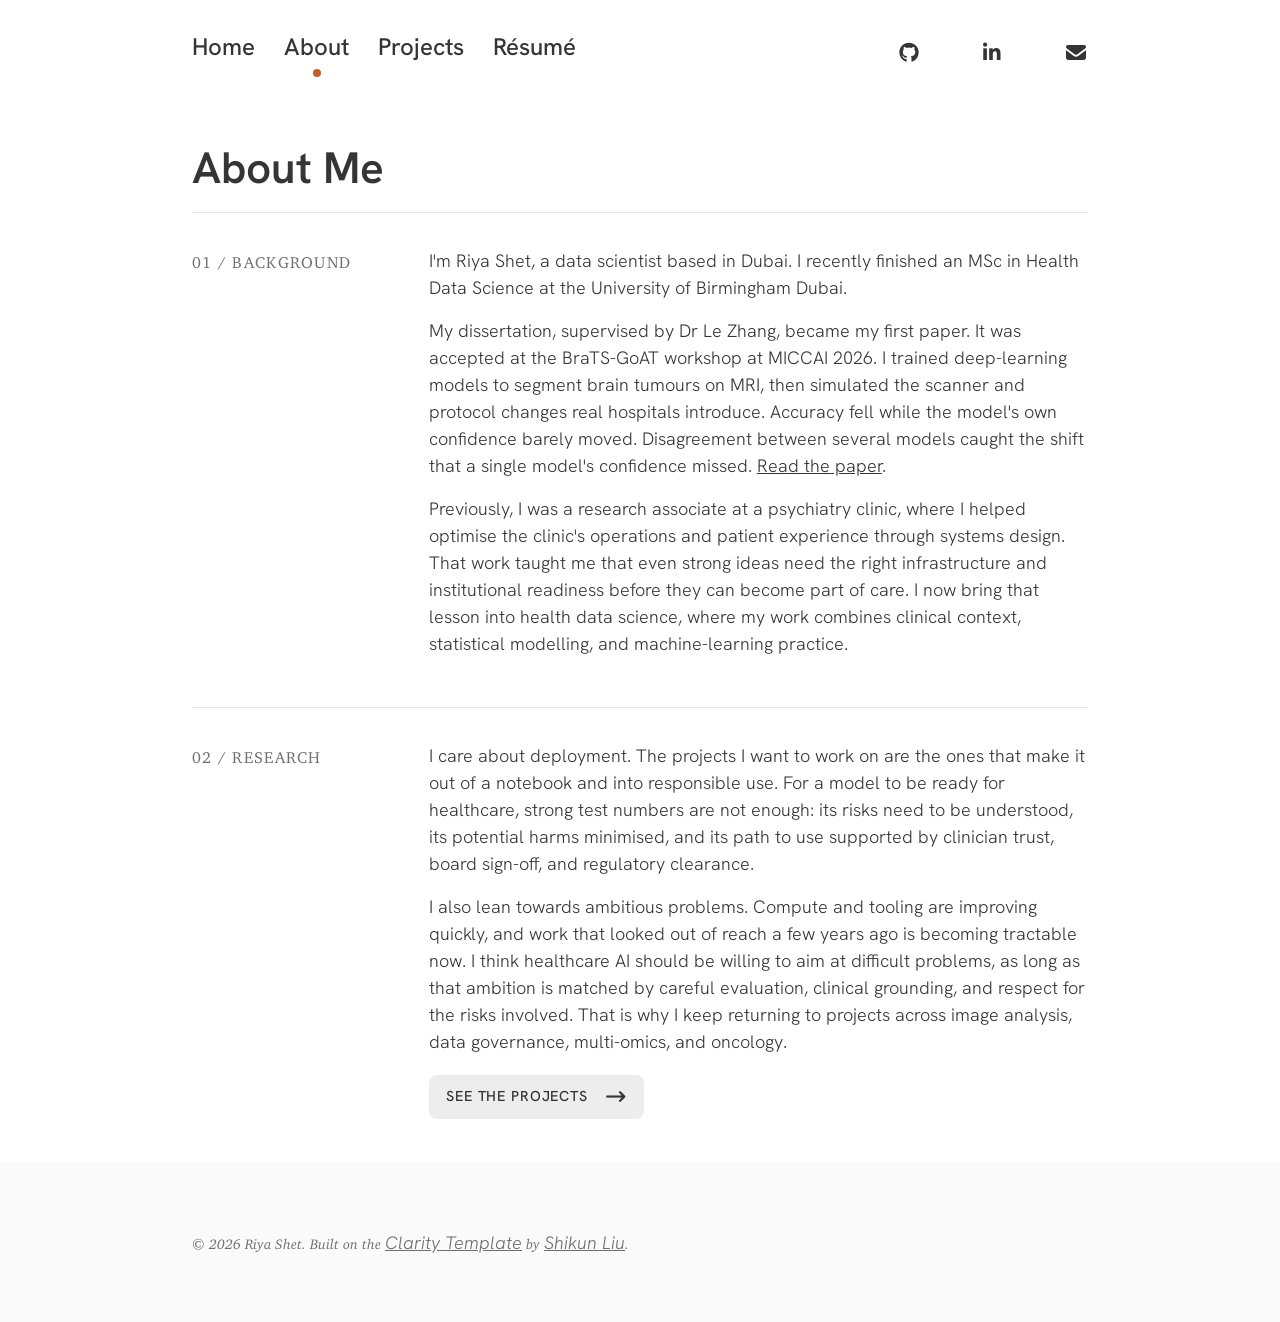
==== commit d3437b00: "Update status: MSc complete, MICCAI 2026 paper; refresh CV PDF" ====
--- a/about.html
+++ b/about.html
@@ -3,7 +3,7 @@
 <head>
     <meta charset="UTF-8">
     <meta name="viewport" content="width=device-width, initial-scale=1.0">
-    <meta name="description" content="About Riya Shet - health data scientist working on clinical ML, multi-omics, and explainable AI.">
+    <meta name="description" content="About Riya Shet - data scientist; MSc Health Data Science, University of Birmingham Dubai; first-author paper, MICCAI 2026.">
     <title>About - Riya Shet</title>
     <link rel="stylesheet" type="text/css" media="all" href="assets/stylesheets/main_free.css" />
     <link rel="stylesheet" type="text/css" media="all" href="clarity/clarity.css" />
@@ -40,9 +40,16 @@
             <div class="label">01 / Background</div>
             <div class="body">
                 <p>
-                    I'm Riya Shet, an MSc Health Data Science student at the University of Birmingham,
-                    based in Dubai. I am currently writing my dissertation with Dr. Le Zhang on
-                    brain-tumour segmentation.
+                    I'm Riya Shet, a data scientist based in Dubai. I recently finished an MSc in Health
+                    Data Science at the University of Birmingham Dubai.
+                </p>
+                <p>
+                    My dissertation, supervised by Dr Le Zhang, became my first paper. It was accepted at
+                    the BraTS-GoAT workshop at MICCAI 2026. I trained deep-learning models to segment brain
+                    tumours on MRI, then simulated the scanner and protocol changes real hospitals
+                    introduce. Accuracy fell while the model's own confidence barely moved. Disagreement
+                    between several models caught the shift that a single model's confidence missed.
+                    <a href="https://papers.miccai.org/miccai-2026-sat/BraTS_GoAT_015.html" target="_blank">Read the paper</a>.
                 </p>
                 <p>
                     Previously, I was a research associate at a psychiatry clinic, where I helped optimise
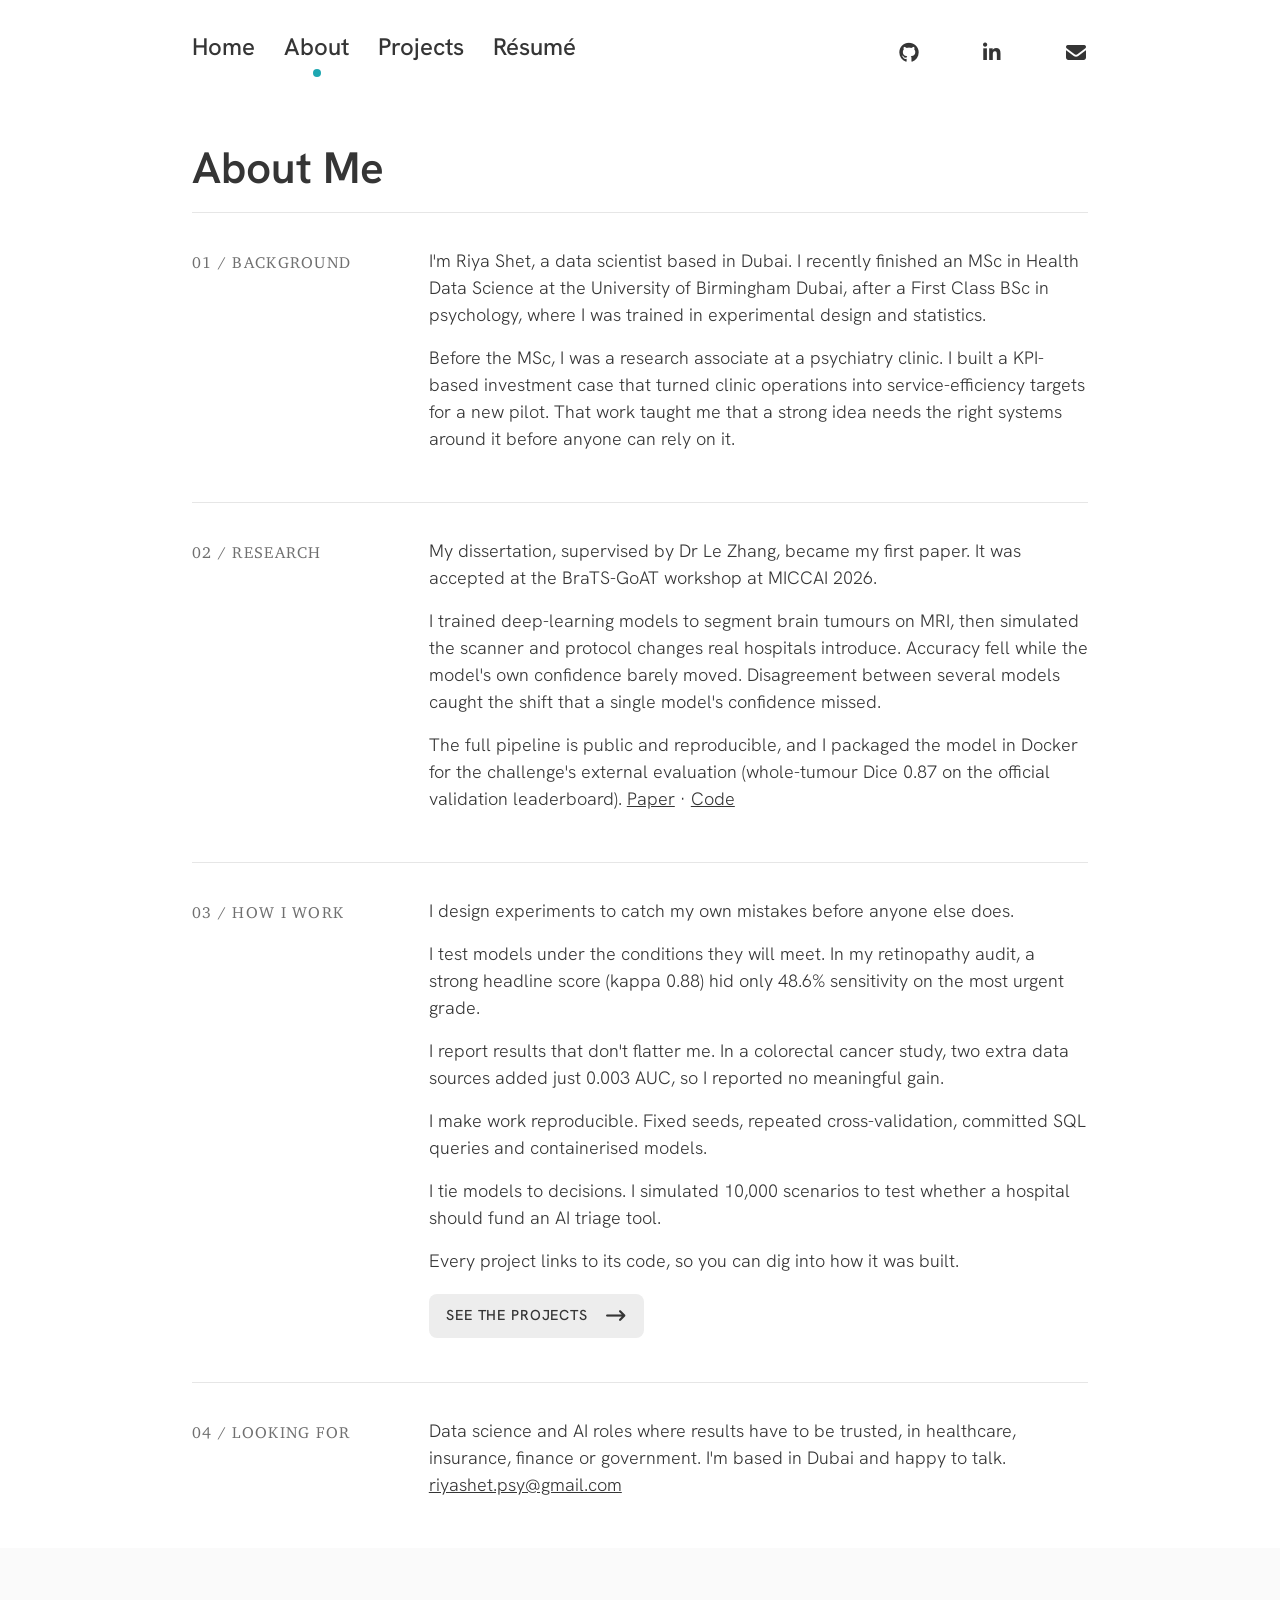
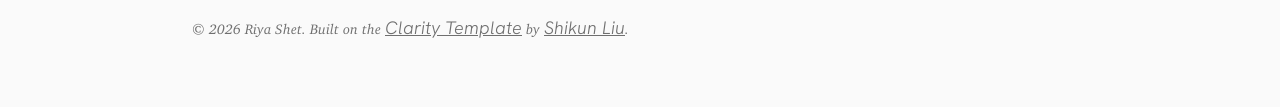
==== commit a82b5291: "About: background, research, how I work, looking for" ====
--- a/about.html
+++ b/about.html
@@ -41,22 +41,14 @@
             <div class="body">
                 <p>
                     I'm Riya Shet, a data scientist based in Dubai. I recently finished an MSc in Health
-                    Data Science at the University of Birmingham Dubai.
+                    Data Science at the University of Birmingham Dubai, after a First Class BSc in
+                    psychology, where I was trained in experimental design and statistics.
                 </p>
                 <p>
-                    My dissertation, supervised by Dr Le Zhang, became my first paper. It was accepted at
-                    the BraTS-GoAT workshop at MICCAI 2026. I trained deep-learning models to segment brain
-                    tumours on MRI, then simulated the scanner and protocol changes real hospitals
-                    introduce. Accuracy fell while the model's own confidence barely moved. Disagreement
-                    between several models caught the shift that a single model's confidence missed.
-                    <a href="https://papers.miccai.org/miccai-2026-sat/BraTS_GoAT_015.html" target="_blank">Read the paper</a>.
-                </p>
-                <p>
-                    Previously, I was a research associate at a psychiatry clinic, where I helped optimise
-                    the clinic's operations and patient experience through systems design. That work taught
-                    me that even strong ideas need the right infrastructure and institutional readiness before
-                    they can become part of care. I now bring that lesson into health data science, where my
-                    work combines clinical context, statistical modelling, and machine-learning practice.
+                    Before the MSc, I was a research associate at a psychiatry clinic. I built a KPI-based
+                    investment case that turned clinic operations into service-efficiency targets for a new
+                    pilot. That work taught me that a strong idea needs the right systems around it before
+                    anyone can rely on it.
                 </p>
             </div>
         </div>
@@ -65,23 +57,67 @@
             <div class="label">02 / Research</div>
             <div class="body">
                 <p>
-                    I care about deployment. The projects I want to work on are the ones that make it out of
-                    a notebook and into responsible use. For a model to be ready for healthcare, strong
-                    test numbers are not enough: its risks need to be understood, its potential harms
-                    minimised, and its path to use supported by clinician trust, board sign-off, and
-                    regulatory clearance.
+                    My dissertation, supervised by Dr Le Zhang, became my first paper. It was accepted at the
+                    BraTS-GoAT workshop at MICCAI 2026.
                 </p>
                 <p>
-                    I also lean towards ambitious problems. Compute and tooling are improving quickly, and
-                    work that looked out of reach a few years ago is becoming tractable now. I think
-                    healthcare AI should be willing to aim at difficult problems, as long as that ambition is
-                    matched by careful evaluation, clinical grounding, and respect for the risks involved.
-                    That is why I keep returning to projects across image analysis, data governance,
-                    multi-omics, and oncology.
+                    I trained deep-learning models to segment brain tumours on MRI, then simulated the
+                    scanner and protocol changes real hospitals introduce. Accuracy fell while the model's
+                    own confidence barely moved. Disagreement between several models caught the shift that
+                    a single model's confidence missed.
+                </p>
+                <p>
+                    The full pipeline is public and reproducible, and I packaged the model in Docker for the
+                    challenge's external evaluation (whole-tumour Dice 0.87 on the official validation
+                    leaderboard).
+                    <a href="https://papers.miccai.org/miccai-2026-sat/BraTS_GoAT_015.html" target="_blank">Paper</a> ·
+                    <a href="https://github.com/riyashet-hds/brats-goat-reliability" target="_blank">Code</a>
+                </p>
+            </div>
+        </div>
+
+        <div class="about-row">
+            <div class="label">03 / How I Work</div>
+            <div class="body">
+                <p>
+                    I design experiments to catch my own mistakes before anyone else does.
+                </p>
+                <ul>
+                    <li>
+                        <strong>I test models under the conditions they will meet.</strong> In my retinopathy
+                        audit, a strong headline score (kappa 0.88) hid only 48.6% sensitivity on the most
+                        urgent grade.
+                    </li>
+                    <li>
+                        <strong>I report results that don't flatter me.</strong> In a colorectal cancer study,
+                        two extra data sources added just 0.003 AUC, so I reported no meaningful gain.
+                    </li>
+                    <li>
+                        <strong>I make work reproducible.</strong> Fixed seeds, repeated cross-validation,
+                        committed SQL queries and containerised models.
+                    </li>
+                    <li>
+                        <strong>I tie models to decisions.</strong> I simulated 10,000 scenarios to test
+                        whether a hospital should fund an AI triage tool.
+                    </li>
+                </ul>
+                <p>
+                    Every project links to its code, so you can dig into how it was built.
                 </p>
                 <div style="margin-top: 20px;">
                     <a href="projects.html" class="button icon">See the projects <i class="fa-solid fa-arrow-right-long"></i></a>
                 </div>
+            </div>
+        </div>
+
+        <div class="about-row">
+            <div class="label">04 / Looking For</div>
+            <div class="body">
+                <p>
+                    Data science and AI roles where results have to be trusted, in healthcare, insurance,
+                    finance or government. I'm based in Dubai and happy to talk.
+                    <a href="mailto:riyashet.psy@gmail.com">riyashet.psy@gmail.com</a>
+                </p>
             </div>
         </div>
     </div>
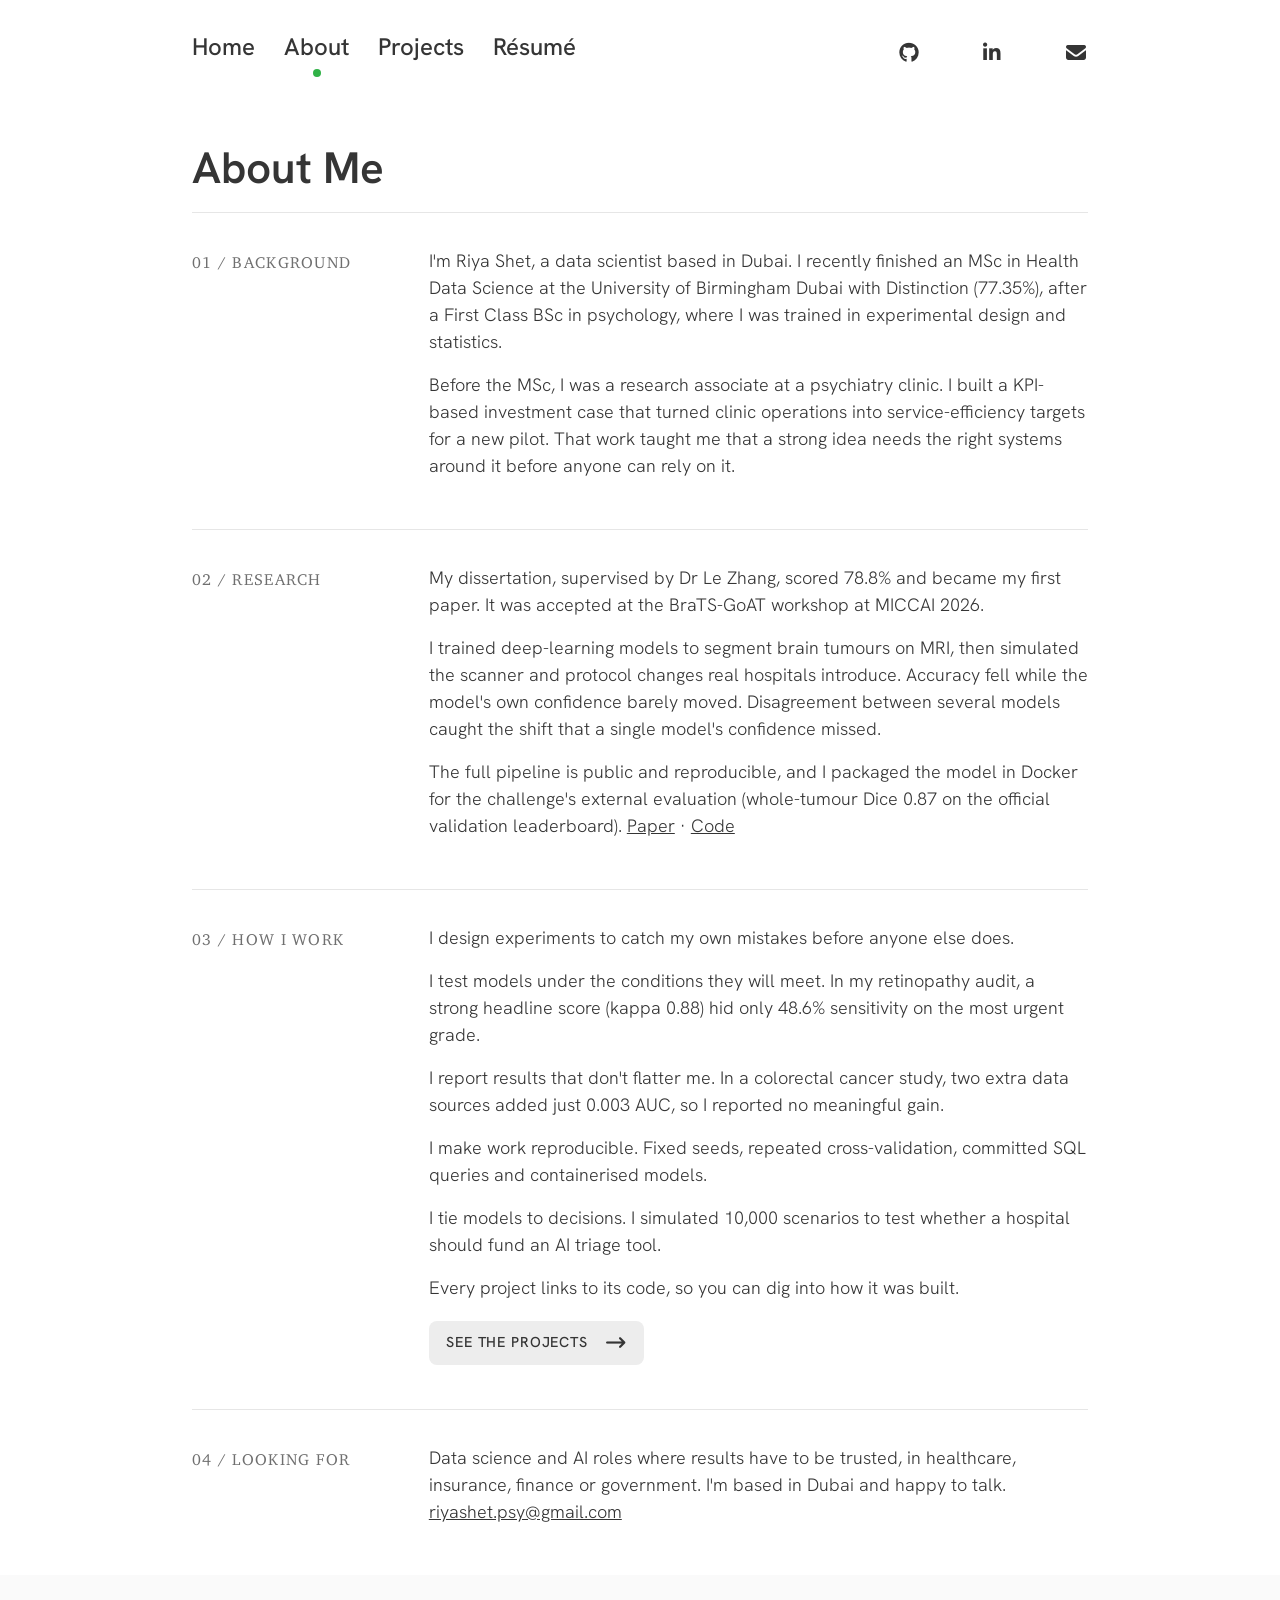
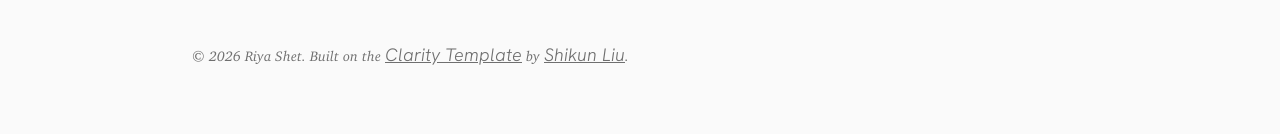
==== commit 13277e94: "Add MSc Distinction (77.35%), dissertation 78.8%; refresh CV PDF" ====
--- a/about.html
+++ b/about.html
@@ -41,8 +41,8 @@
             <div class="body">
                 <p>
                     I'm Riya Shet, a data scientist based in Dubai. I recently finished an MSc in Health
-                    Data Science at the University of Birmingham Dubai, after a First Class BSc in
-                    psychology, where I was trained in experimental design and statistics.
+                    Data Science at the University of Birmingham Dubai with Distinction (77.35%), after a
+                    First Class BSc in psychology, where I was trained in experimental design and statistics.
                 </p>
                 <p>
                     Before the MSc, I was a research associate at a psychiatry clinic. I built a KPI-based
@@ -57,8 +57,8 @@
             <div class="label">02 / Research</div>
             <div class="body">
                 <p>
-                    My dissertation, supervised by Dr Le Zhang, became my first paper. It was accepted at the
-                    BraTS-GoAT workshop at MICCAI 2026.
+                    My dissertation, supervised by Dr Le Zhang, scored 78.8% and became my first paper. It was
+                    accepted at the BraTS-GoAT workshop at MICCAI 2026.
                 </p>
                 <p>
                     I trained deep-learning models to segment brain tumours on MRI, then simulated the
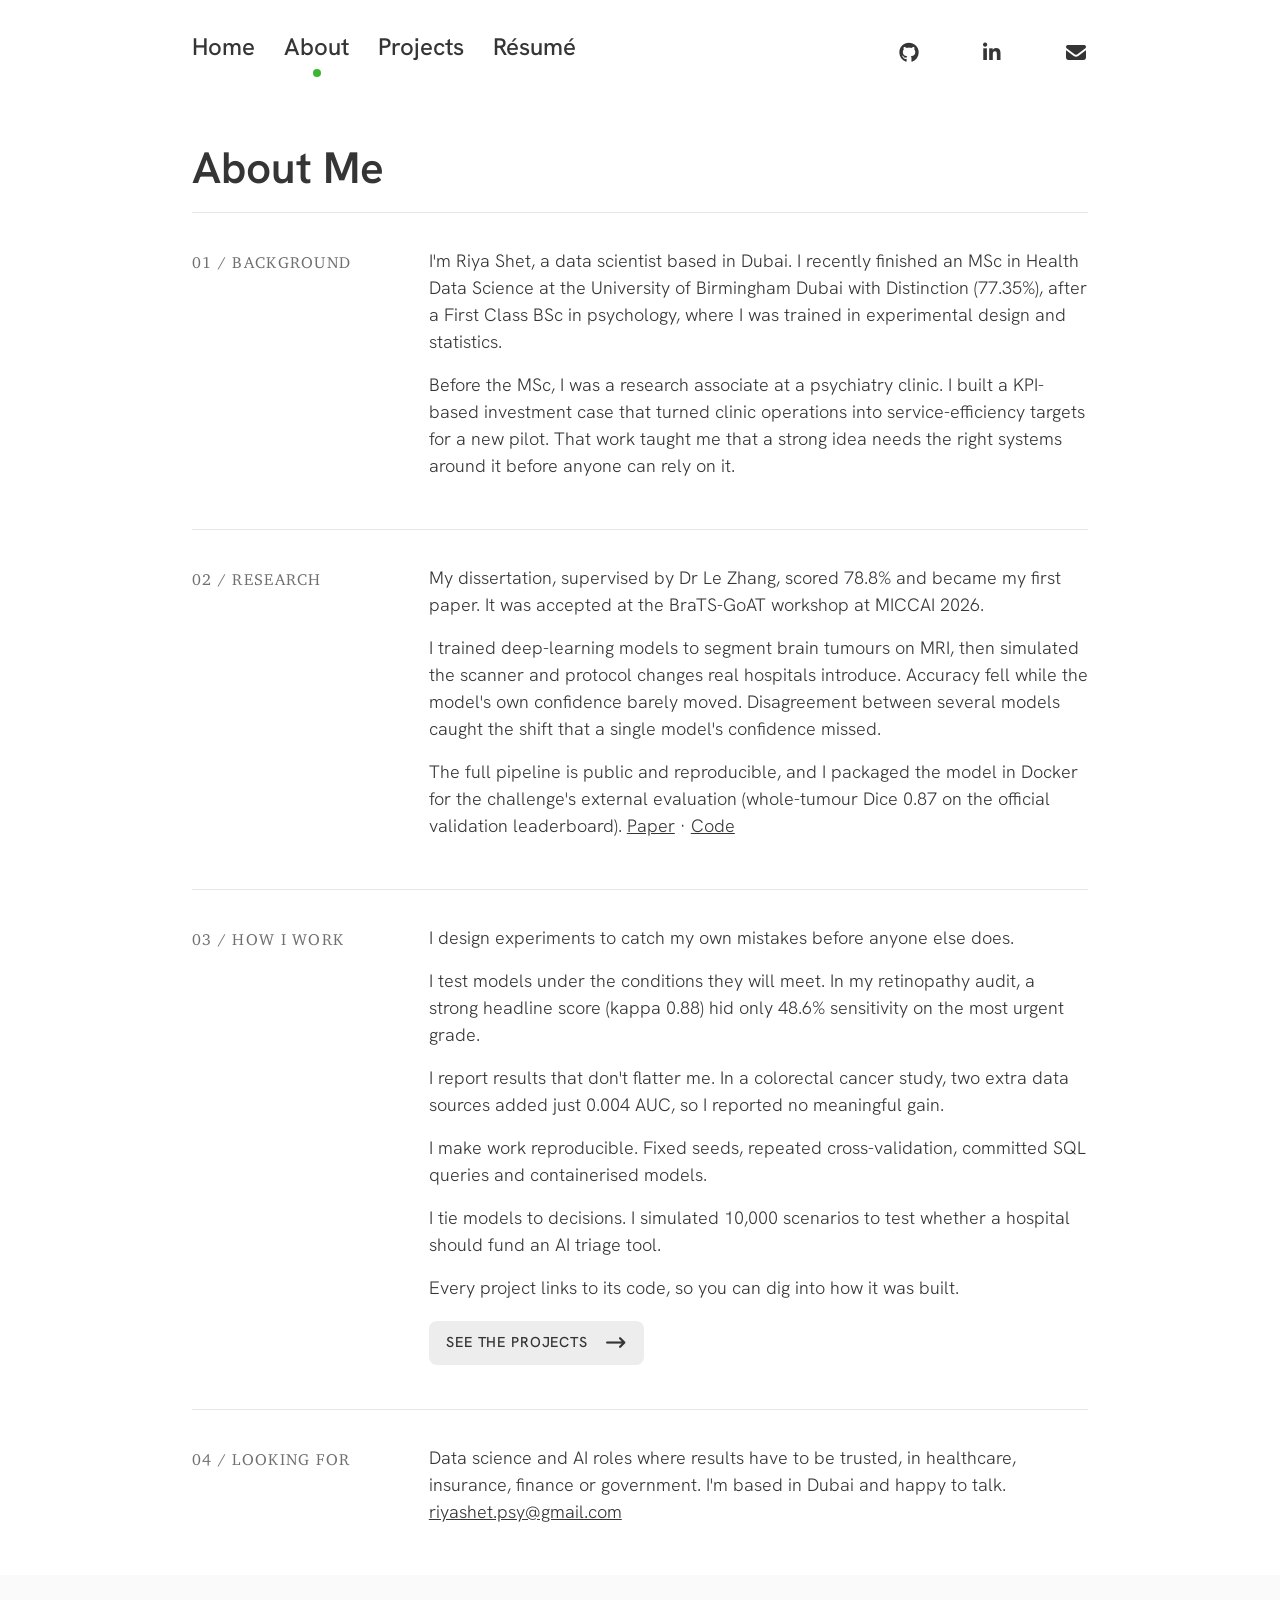
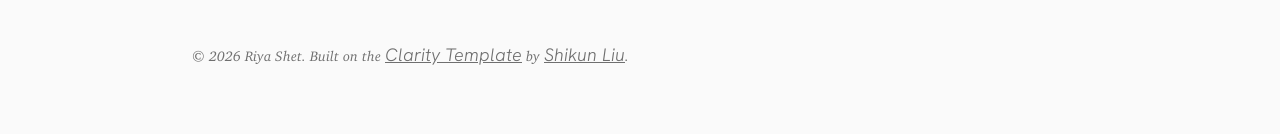
==== commit 8c365818: "Tidy wording" ====
--- a/about.html
+++ b/about.html
@@ -90,7 +90,7 @@
                     </li>
                     <li>
                         <strong>I report results that don't flatter me.</strong> In a colorectal cancer study,
-                        two extra data sources added just 0.003 AUC, so I reported no meaningful gain.
+                        two extra data sources added just 0.004 AUC, so I reported no meaningful gain.
                     </li>
                     <li>
                         <strong>I make work reproducible.</strong> Fixed seeds, repeated cross-validation,
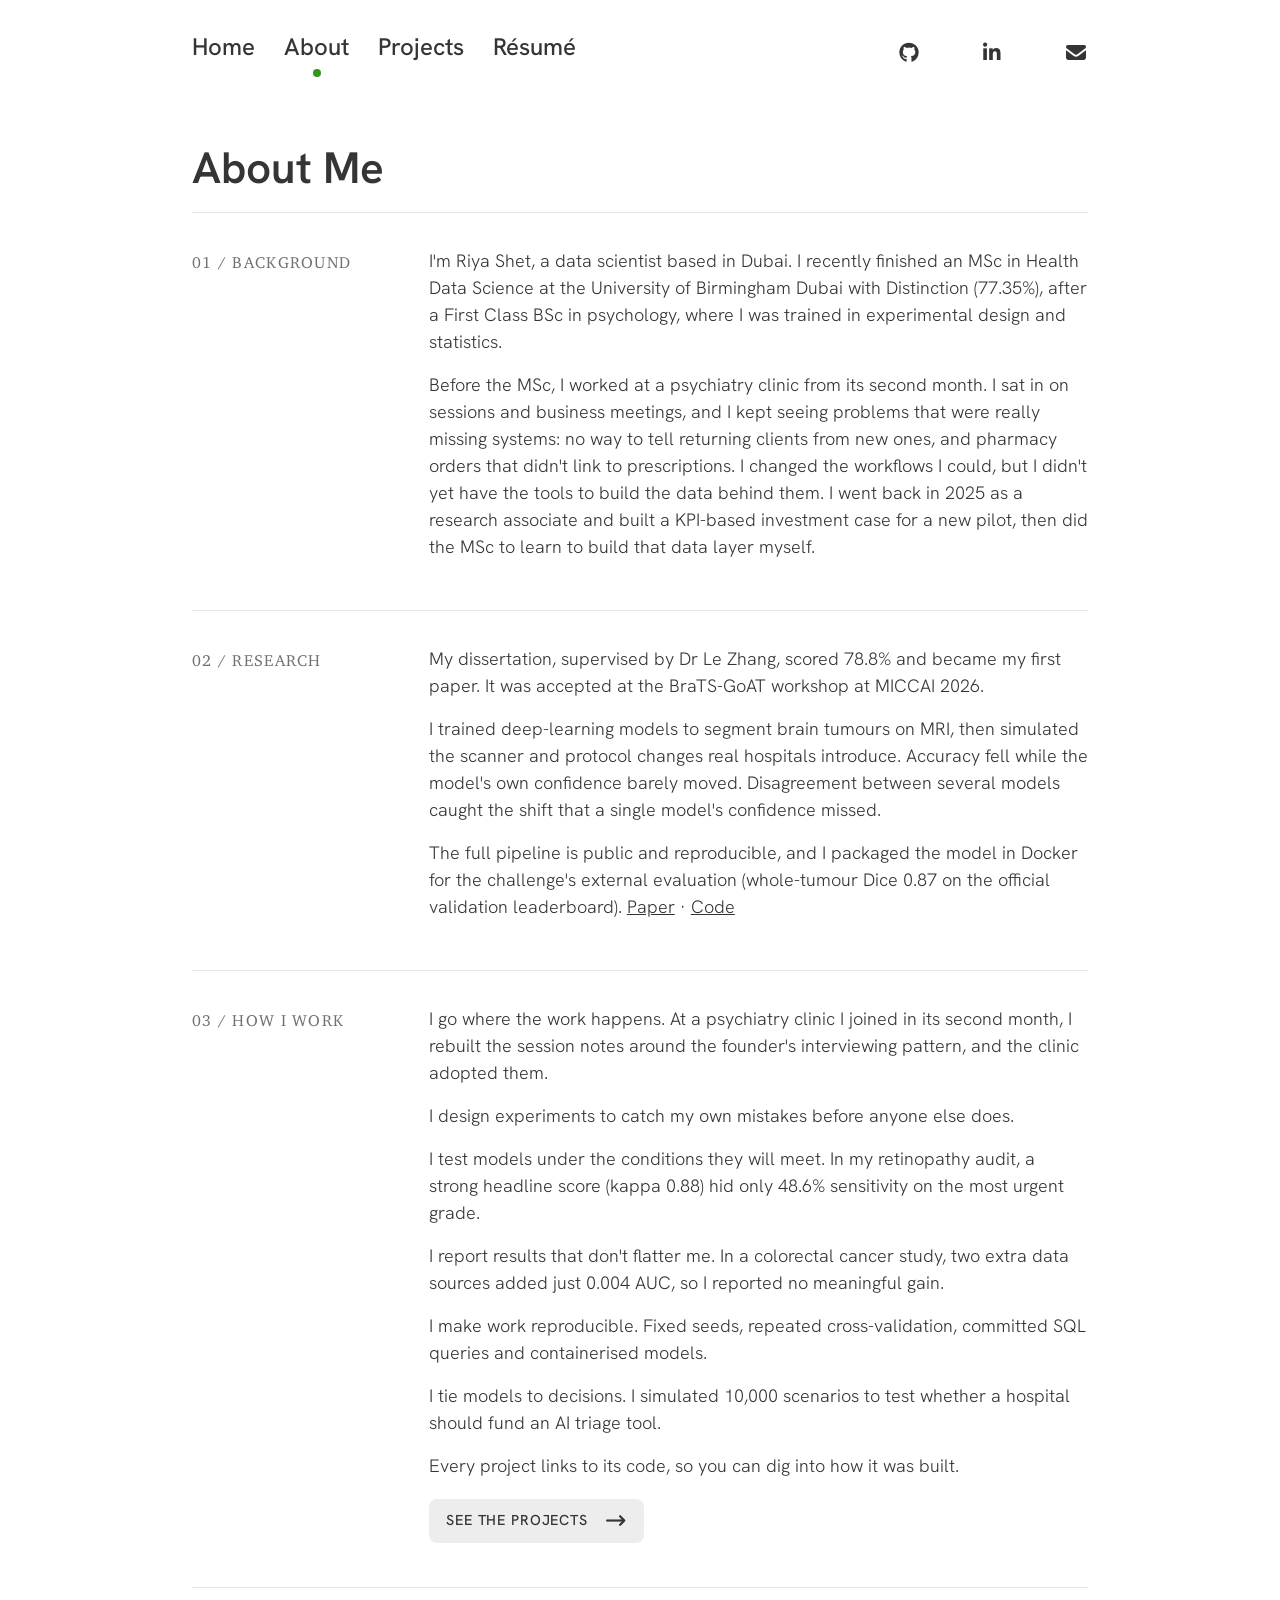
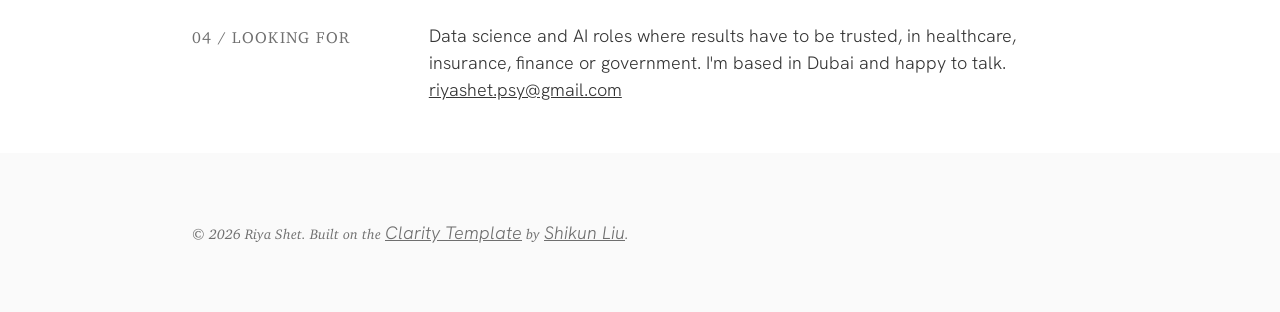
==== commit b1482b1b: "Update about page" ====
--- a/about.html
+++ b/about.html
@@ -45,10 +45,13 @@
                     First Class BSc in psychology, where I was trained in experimental design and statistics.
                 </p>
                 <p>
-                    Before the MSc, I was a research associate at a psychiatry clinic. I built a KPI-based
-                    investment case that turned clinic operations into service-efficiency targets for a new
-                    pilot. That work taught me that a strong idea needs the right systems around it before
-                    anyone can rely on it.
+                    Before the MSc, I worked at a psychiatry clinic from its second month. I sat in on
+                    sessions and business meetings, and I kept seeing problems that were really missing
+                    systems: no way to tell returning clients from new ones, and pharmacy orders that didn't
+                    link to prescriptions. I changed the workflows I could, but I didn't yet have the tools to
+                    build the data behind them. I went back in 2025 as a research associate and built a
+                    KPI-based investment case for a new pilot, then did the MSc to learn to build that data
+                    layer myself.
                 </p>
             </div>
         </div>
@@ -79,6 +82,11 @@
         <div class="about-row">
             <div class="label">03 / How I Work</div>
             <div class="body">
+                <p>
+                    <strong>I go where the work happens.</strong> At a psychiatry clinic I joined in its
+                    second month, I rebuilt the session notes around the founder's interviewing pattern, and
+                    the clinic adopted them.
+                </p>
                 <p>
                     I design experiments to catch my own mistakes before anyone else does.
                 </p>
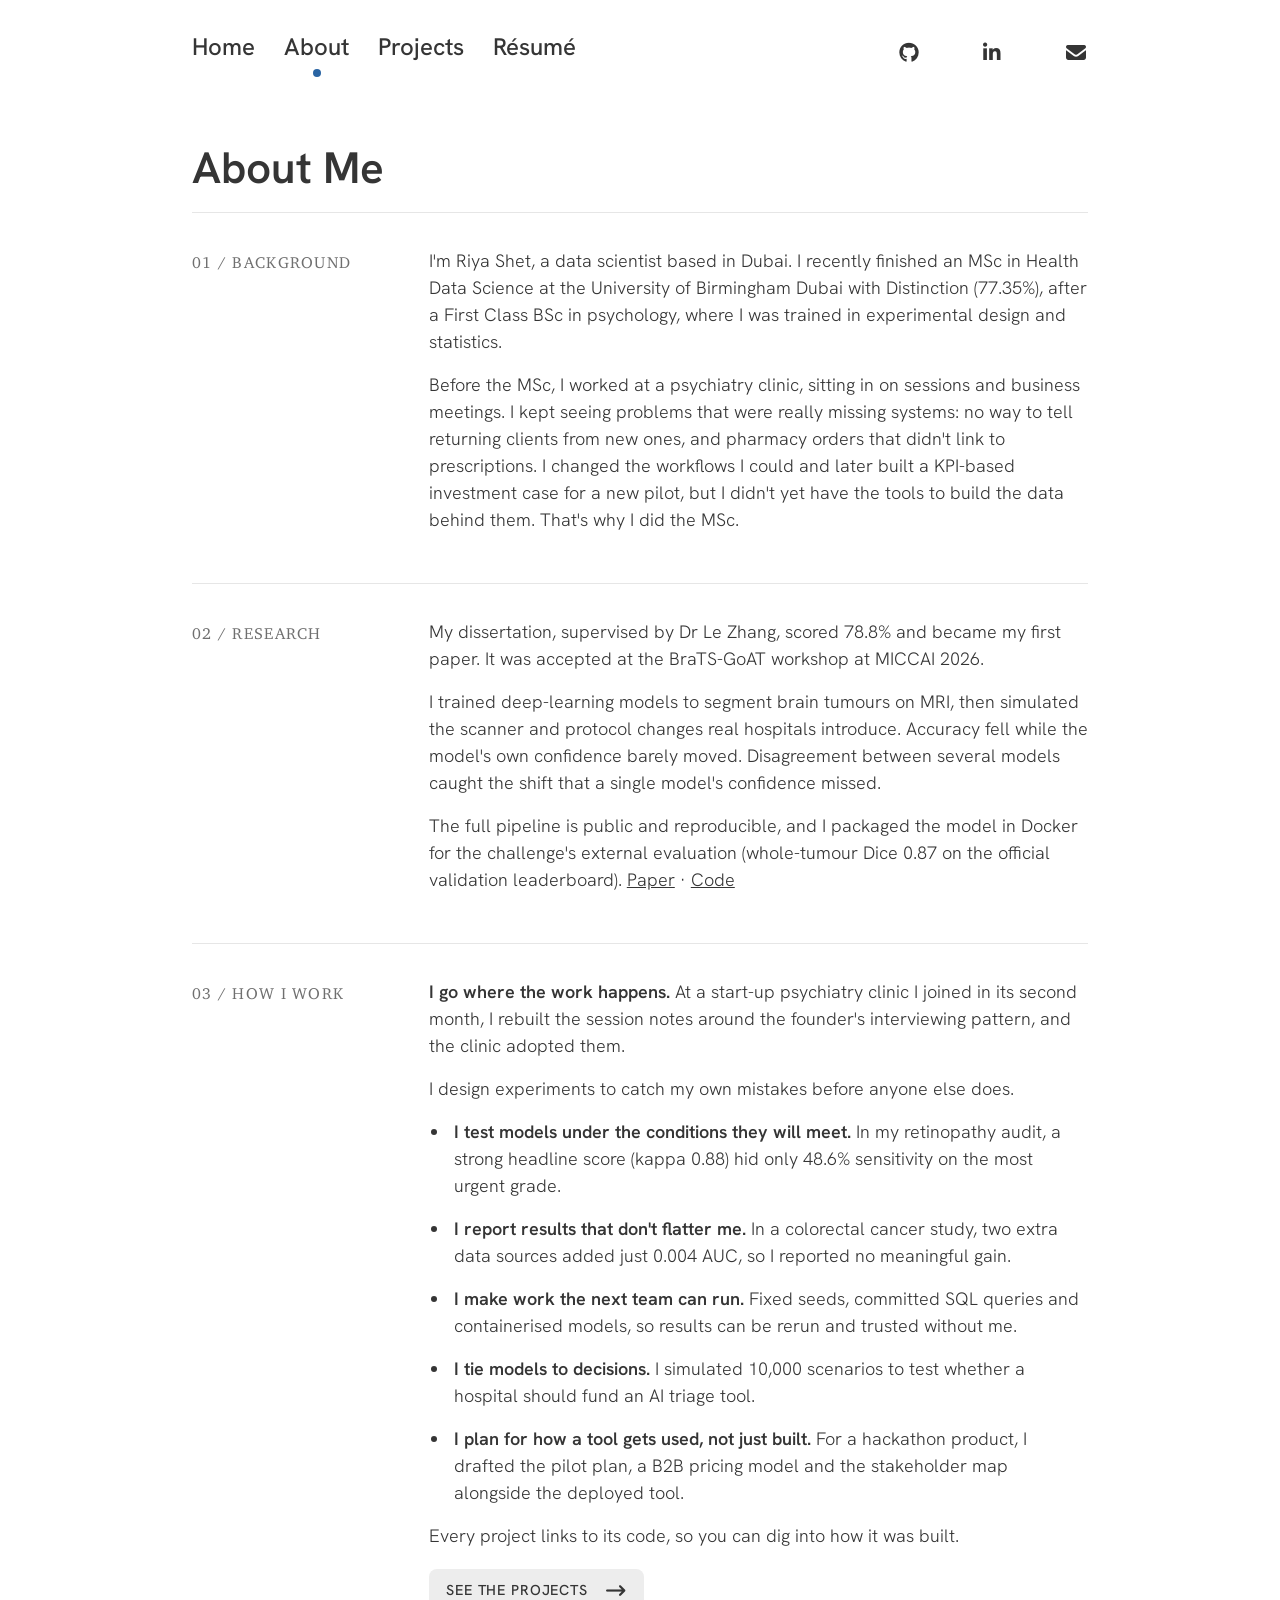
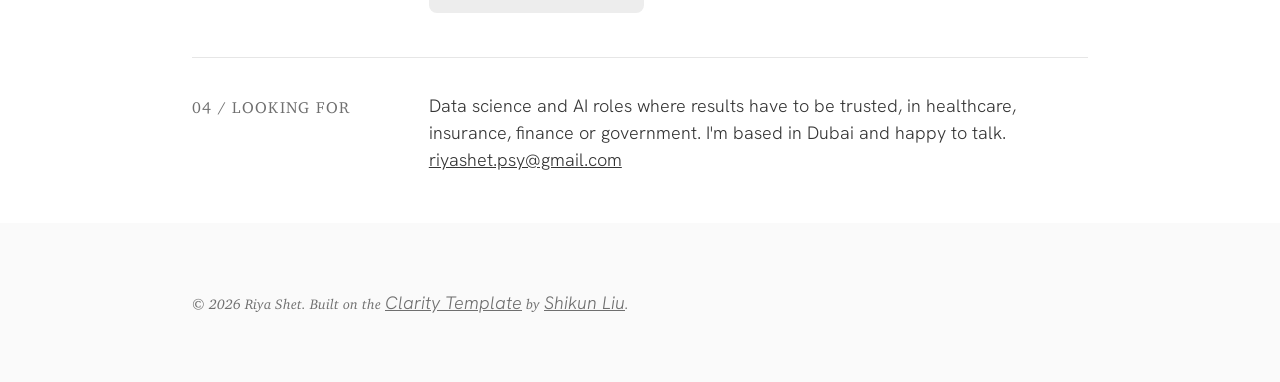
==== commit c18ed35d: "Update about page" ====
--- a/about.html
+++ b/about.html
@@ -45,13 +45,11 @@
                     First Class BSc in psychology, where I was trained in experimental design and statistics.
                 </p>
                 <p>
-                    Before the MSc, I worked at a psychiatry clinic from its second month. I sat in on
-                    sessions and business meetings, and I kept seeing problems that were really missing
-                    systems: no way to tell returning clients from new ones, and pharmacy orders that didn't
-                    link to prescriptions. I changed the workflows I could, but I didn't yet have the tools to
-                    build the data behind them. I went back in 2025 as a research associate and built a
-                    KPI-based investment case for a new pilot, then did the MSc to learn to build that data
-                    layer myself.
+                    Before the MSc, I worked at a psychiatry clinic, sitting in on sessions and business
+                    meetings. I kept seeing problems that were really missing systems: no way to tell
+                    returning clients from new ones, and pharmacy orders that didn't link to prescriptions. I
+                    changed the workflows I could and later built a KPI-based investment case for a new pilot,
+                    but I didn't yet have the tools to build the data behind them. That's why I did the MSc.
                 </p>
             </div>
         </div>
@@ -83,8 +81,8 @@
             <div class="label">03 / How I Work</div>
             <div class="body">
                 <p>
-                    <strong>I go where the work happens.</strong> At a psychiatry clinic I joined in its
-                    second month, I rebuilt the session notes around the founder's interviewing pattern, and
+                    <strong>I go where the work happens.</strong> At a start-up psychiatry clinic I joined in
+                    its second month, I rebuilt the session notes around the founder's interviewing pattern, and
                     the clinic adopted them.
                 </p>
                 <p>
@@ -101,12 +99,17 @@
                         two extra data sources added just 0.004 AUC, so I reported no meaningful gain.
                     </li>
                     <li>
-                        <strong>I make work reproducible.</strong> Fixed seeds, repeated cross-validation,
-                        committed SQL queries and containerised models.
+                        <strong>I make work the next team can run.</strong> Fixed seeds, committed SQL queries
+                        and containerised models, so results can be rerun and trusted without me.
                     </li>
                     <li>
                         <strong>I tie models to decisions.</strong> I simulated 10,000 scenarios to test
                         whether a hospital should fund an AI triage tool.
+                    </li>
+                    <li>
+                        <strong>I plan for how a tool gets used, not just built.</strong> For a hackathon
+                        product, I drafted the pilot plan, a B2B pricing model and the stakeholder map alongside
+                        the deployed tool.
                     </li>
                 </ul>
                 <p>
--- a/assets/custom.css
+++ b/assets/custom.css
@@ -158,8 +158,10 @@
 .about-row .body { flex: 1; max-width: 75ch; }
 .about-row .body p { margin-bottom: 16px; }
 .about-row .body h3 { font-weight: 600; color: var(--ink); margin-top: 6px; }
-.about-row .body ul { padding-left: 0; list-style: none; }
-.about-row .body ul li { margin-bottom: 16px; }
+.about-row .body ul { padding-left: 1.2em; list-style: disc; }
+.about-row .body ul li { margin-bottom: 16px; padding-left: 4px; }
+.about-row .body ul li::marker { color: var(--ink); }
+.about-row .body strong { font-weight: 600; color: var(--ink); }
 
 /* ===================== Projects gallery ===================== */
 .gallery {
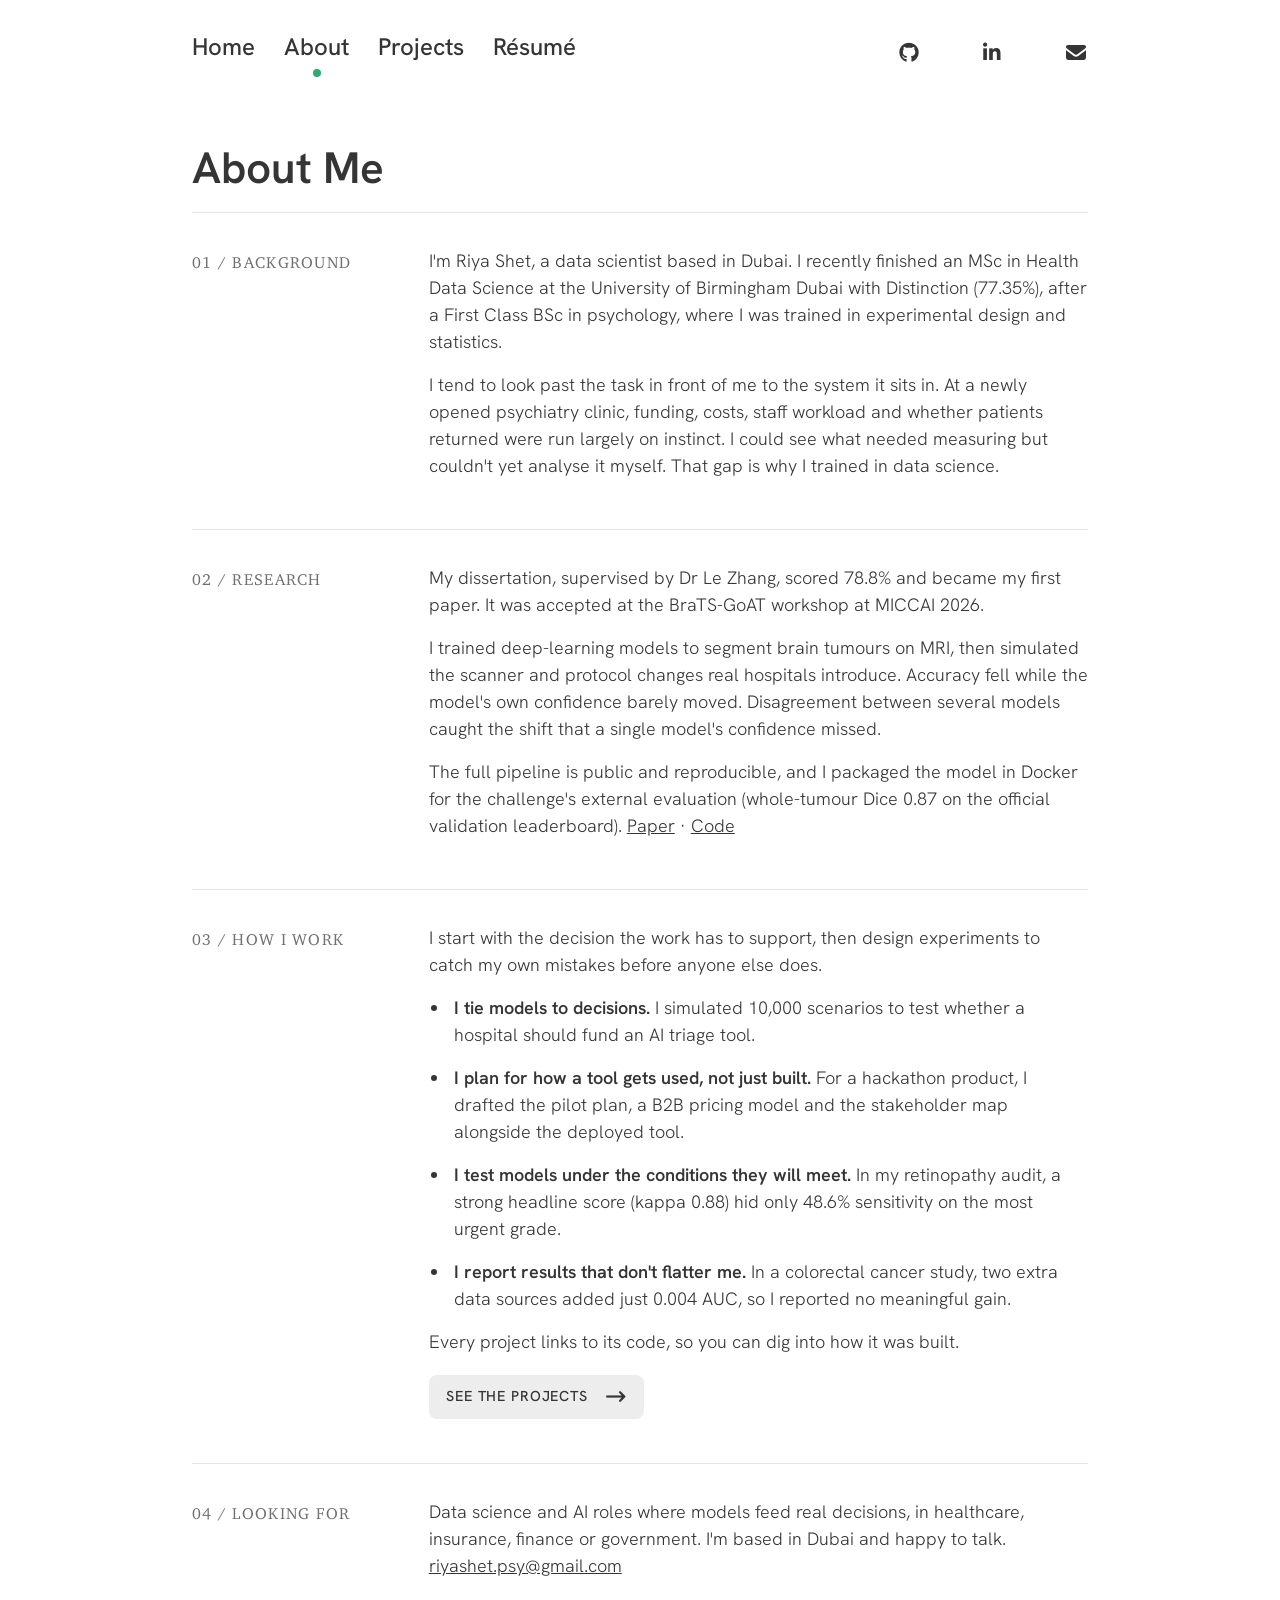
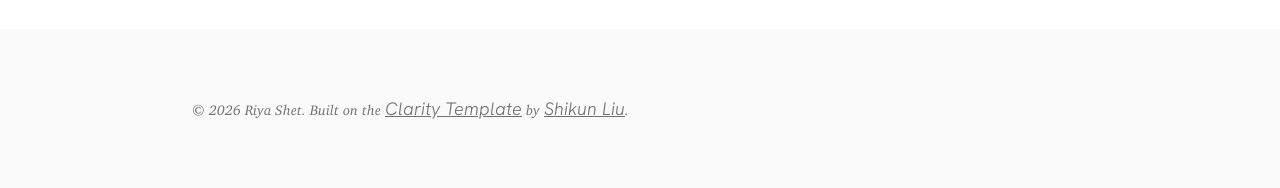
==== commit 7950c9e3: "Update about page" ====
--- a/about.html
+++ b/about.html
@@ -45,11 +45,10 @@
                     First Class BSc in psychology, where I was trained in experimental design and statistics.
                 </p>
                 <p>
-                    Before the MSc, I worked at a psychiatry clinic, sitting in on sessions and business
-                    meetings. I kept seeing problems that were really missing systems: no way to tell
-                    returning clients from new ones, and pharmacy orders that didn't link to prescriptions. I
-                    changed the workflows I could and later built a KPI-based investment case for a new pilot,
-                    but I didn't yet have the tools to build the data behind them. That's why I did the MSc.
+                    I tend to look past the task in front of me to the system it sits in. At a newly opened
+                    psychiatry clinic, funding, costs, staff workload and whether patients returned were run
+                    largely on instinct. I could see what needed measuring but couldn't yet analyse it myself.
+                    That gap is why I trained in data science.
                 </p>
             </div>
         </div>
@@ -81,14 +80,19 @@
             <div class="label">03 / How I Work</div>
             <div class="body">
                 <p>
-                    <strong>I go where the work happens.</strong> At a start-up psychiatry clinic I joined in
-                    its second month, I rebuilt the session notes around the founder's interviewing pattern, and
-                    the clinic adopted them.
-                </p>
-                <p>
-                    I design experiments to catch my own mistakes before anyone else does.
+                    I start with the decision the work has to support, then design experiments to catch my own
+                    mistakes before anyone else does.
                 </p>
                 <ul>
+                    <li>
+                        <strong>I tie models to decisions.</strong> I simulated 10,000 scenarios to test
+                        whether a hospital should fund an AI triage tool.
+                    </li>
+                    <li>
+                        <strong>I plan for how a tool gets used, not just built.</strong> For a hackathon
+                        product, I drafted the pilot plan, a B2B pricing model and the stakeholder map alongside
+                        the deployed tool.
+                    </li>
                     <li>
                         <strong>I test models under the conditions they will meet.</strong> In my retinopathy
                         audit, a strong headline score (kappa 0.88) hid only 48.6% sensitivity on the most
@@ -97,19 +101,6 @@
                     <li>
                         <strong>I report results that don't flatter me.</strong> In a colorectal cancer study,
                         two extra data sources added just 0.004 AUC, so I reported no meaningful gain.
-                    </li>
-                    <li>
-                        <strong>I make work the next team can run.</strong> Fixed seeds, committed SQL queries
-                        and containerised models, so results can be rerun and trusted without me.
-                    </li>
-                    <li>
-                        <strong>I tie models to decisions.</strong> I simulated 10,000 scenarios to test
-                        whether a hospital should fund an AI triage tool.
-                    </li>
-                    <li>
-                        <strong>I plan for how a tool gets used, not just built.</strong> For a hackathon
-                        product, I drafted the pilot plan, a B2B pricing model and the stakeholder map alongside
-                        the deployed tool.
                     </li>
                 </ul>
                 <p>
@@ -125,7 +116,7 @@
             <div class="label">04 / Looking For</div>
             <div class="body">
                 <p>
-                    Data science and AI roles where results have to be trusted, in healthcare, insurance,
+                    Data science and AI roles where models feed real decisions, in healthcare, insurance,
                     finance or government. I'm based in Dubai and happy to talk.
                     <a href="mailto:riyashet.psy@gmail.com">riyashet.psy@gmail.com</a>
                 </p>
